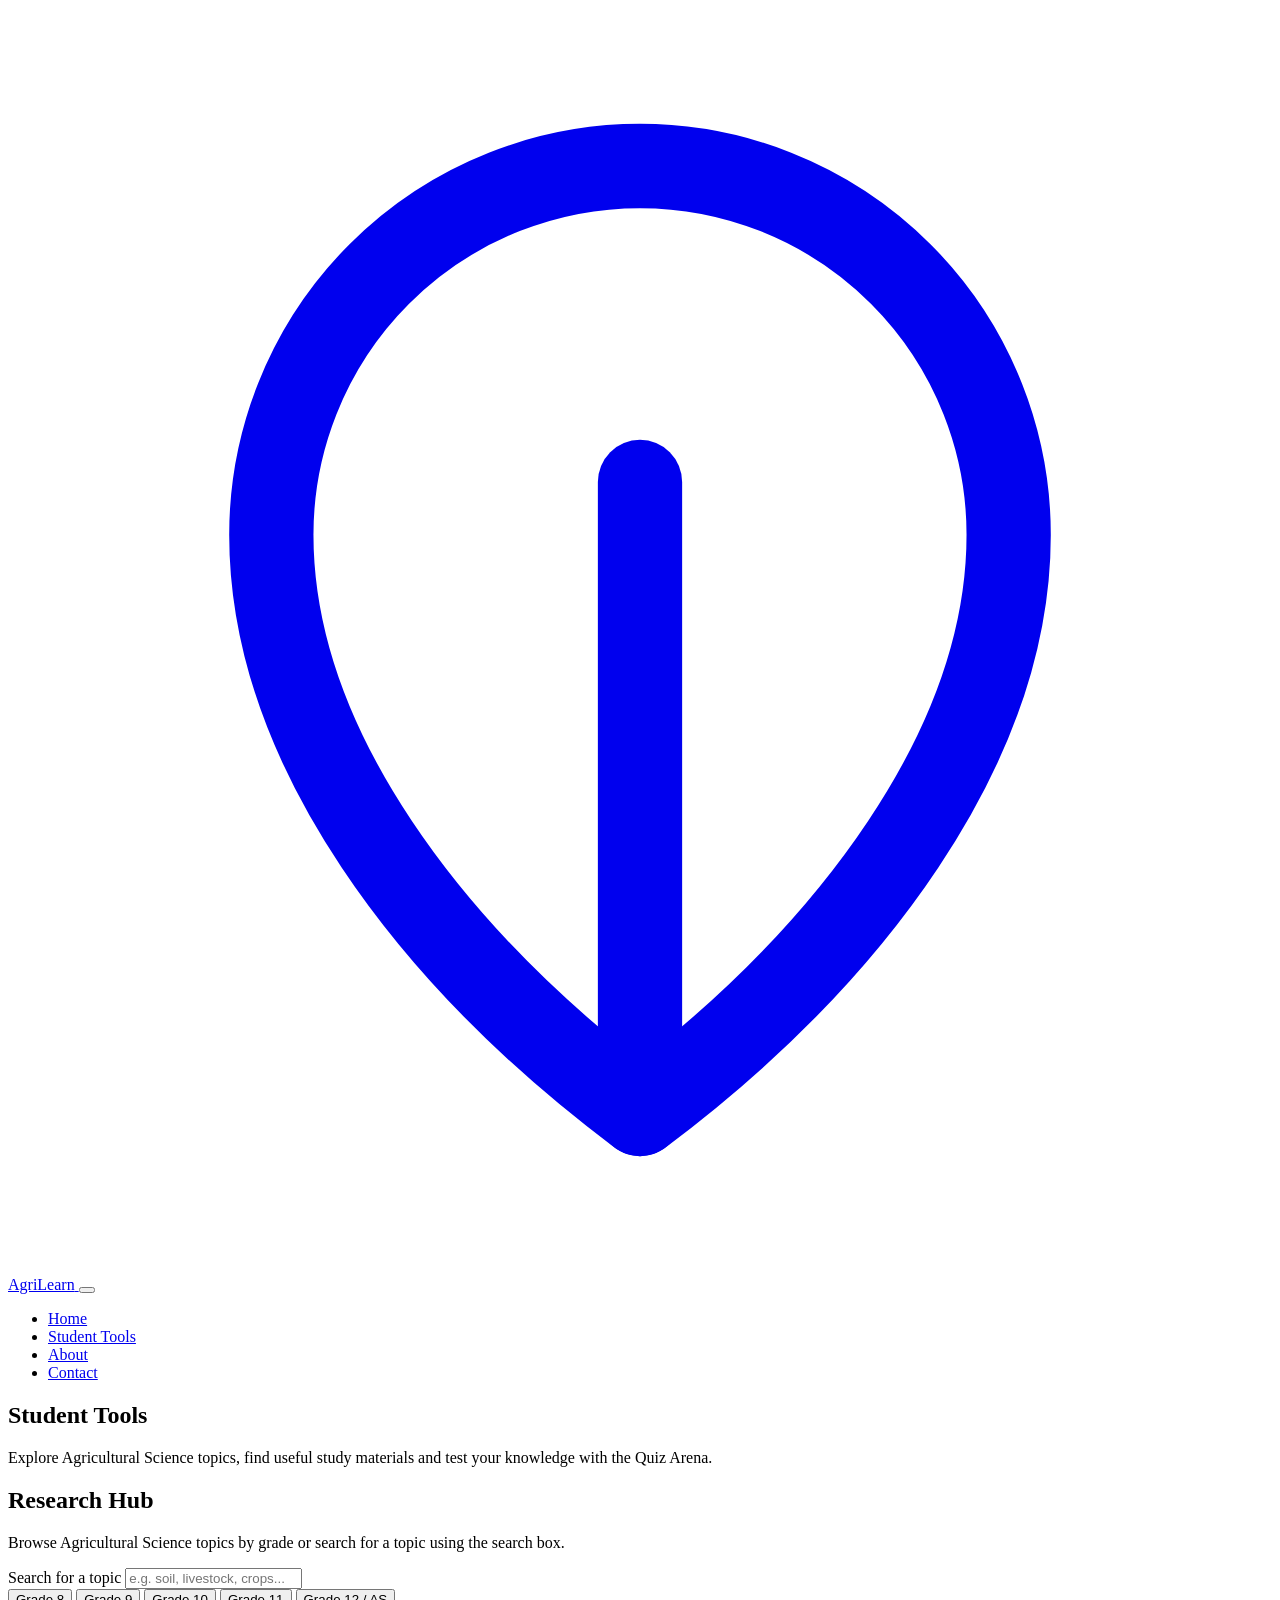
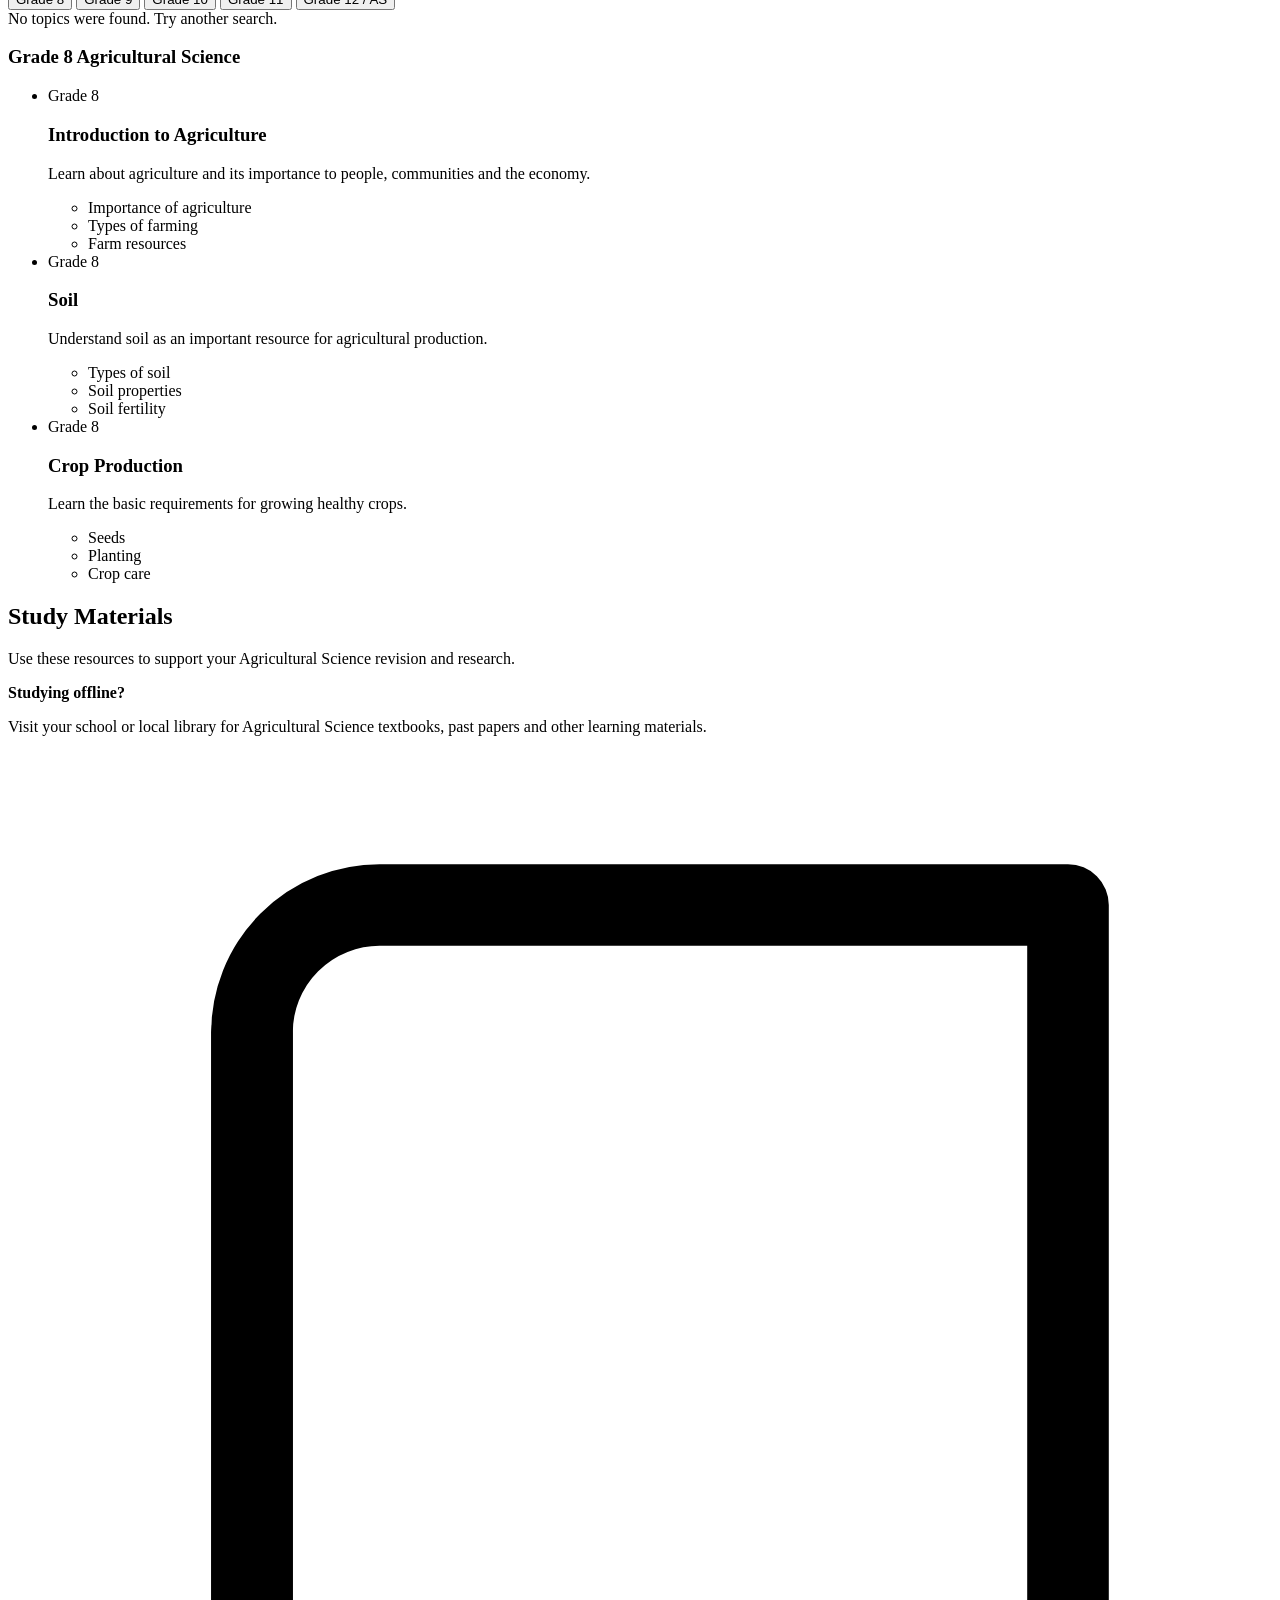
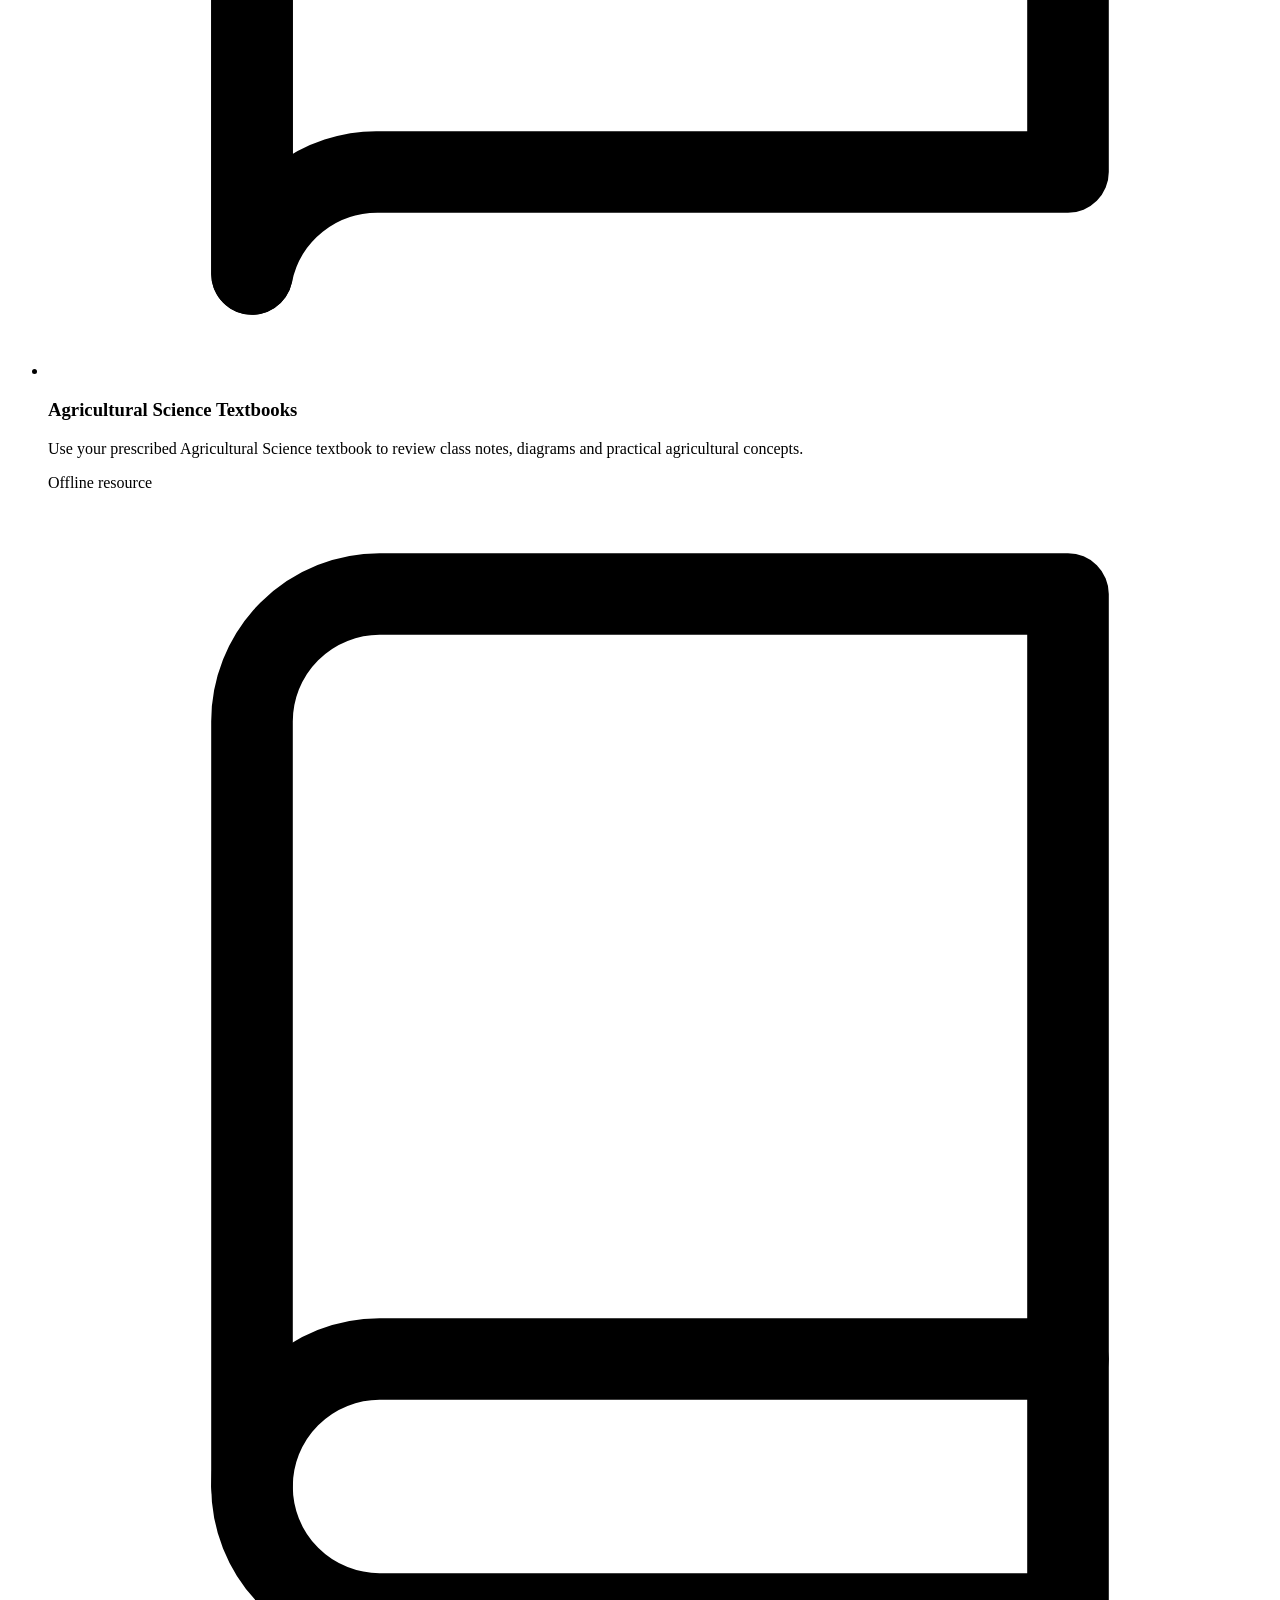
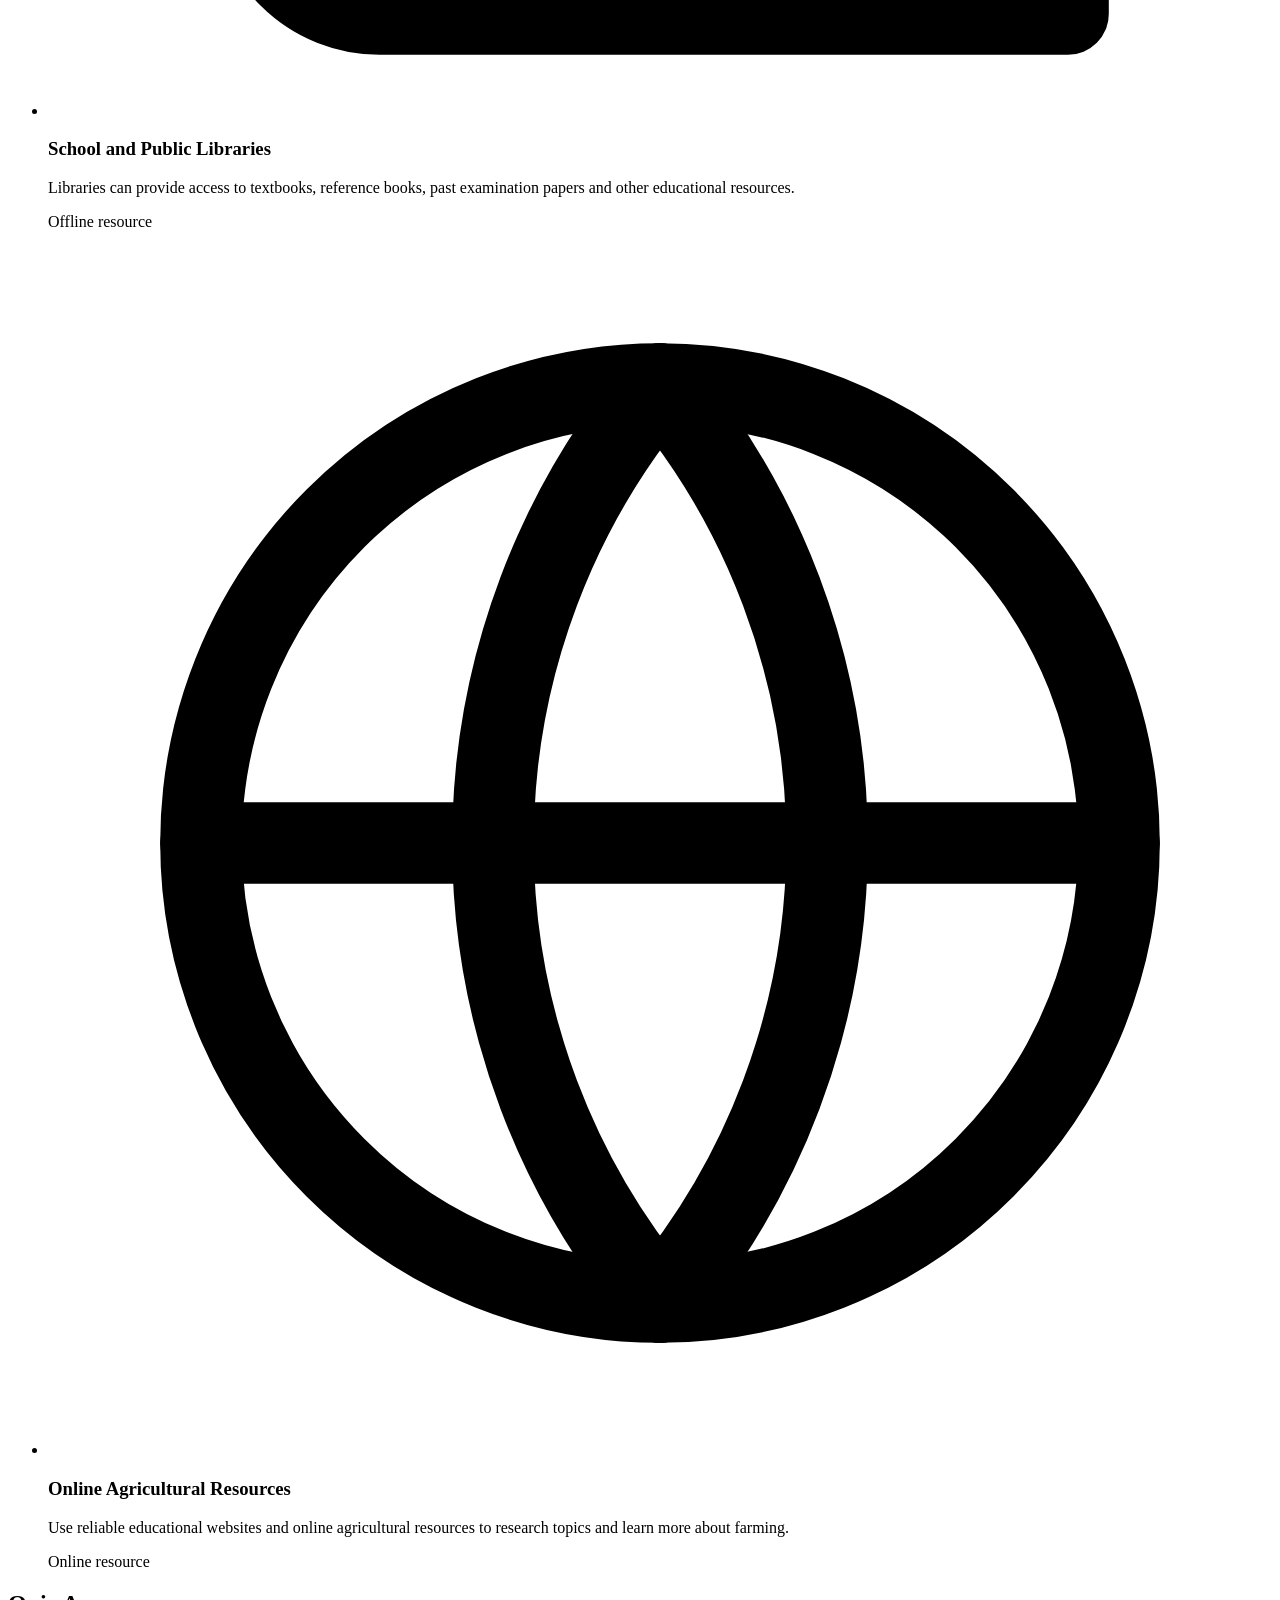
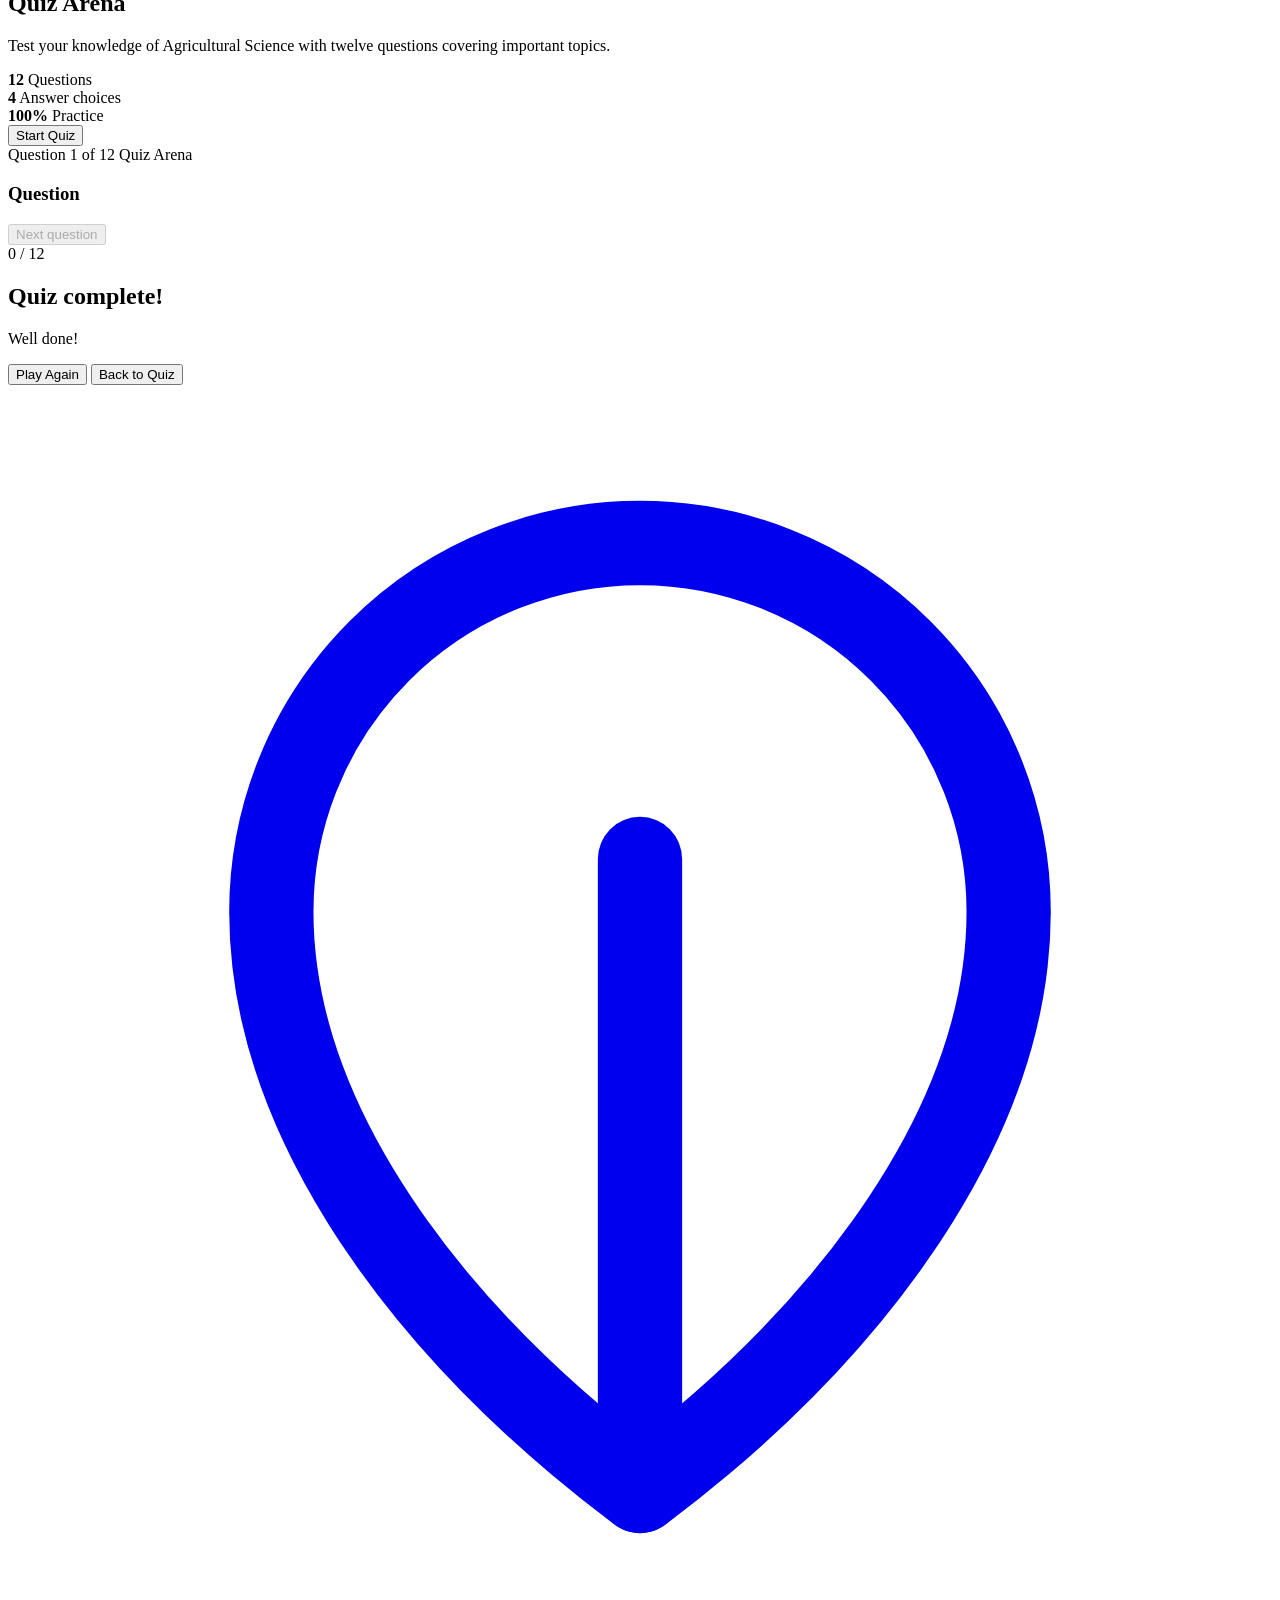
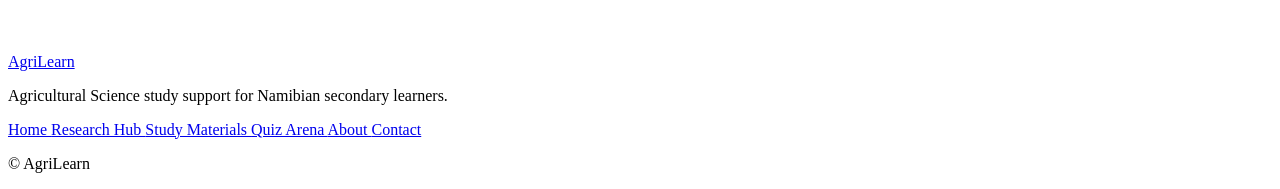
==== student-tools.html @ 3012d895 "Upload AgriLearn website" ====
<!DOCTYPE html>
<html lang="en">

<head>

<meta charset="UTF-8">

<meta name="viewport" content="width=device-width, initial-scale=1.0">

<title>Student Tools - AgriLearn</title>

<link rel="stylesheet" href="css/style.css">

</head>


<body>


<header class="site-header">

<div class="container header-inner">


<a href="index.html" class="logo">

<svg class="logo-icon"
viewBox="0 0 24 24"
fill="none"
stroke="currentColor"
stroke-width="1.6"
stroke-linecap="round"
stroke-linejoin="round">

<path d="M12 21c-4-3-7-7-7-11a7 7 0 0 1 14 0c0 4-3 8-7 11Z"/>

<path d="M12 21V9"/>

</svg>

<span>AgriLearn</span>

</a>


<button class="nav-toggle"
id="navToggle"
aria-expanded="false"
aria-label="Open menu">

<span></span>
<span></span>
<span></span>

</button>


<nav class="primary-nav" id="primaryNav">

<ul>

<li>
<a href="index.html">Home</a>
</li>

<li>
<a href="student-tools.html" aria-current="page">
Student Tools
</a>
</li>

<li>
<a href="about.html">About</a>
</li>

<li>
<a href="contact.html">Contact</a>
</li>

</ul>

</nav>


</div>

</header>



<main>


<section class="page-head">

<div class="container">

<h1>Student Tools</h1>

<p class="lede">
Explore Agricultural Science topics, find useful
study materials and test your knowledge with
the Quiz Arena.
</p>

</div>

</section>



<section id="research">

<div class="container">

<h2>Research Hub</h2>

<p class="lede">
Browse Agricultural Science topics by grade or
search for a topic using the search box.
</p>


<div class="hub-search">

<label for="topicSearch">
Search for a topic
</label>

<input
type="text"
id="topicSearch"
placeholder="e.g. soil, livestock, crops..."
>

</div>



<div class="grade-tabs">

<button class="grade-tab active"
data-grade="grade8"
aria-selected="true">

Grade 8

</button>


<button class="grade-tab"
data-grade="grade9"
aria-selected="false">

Grade 9

</button>


<button class="grade-tab"
data-grade="grade10"
aria-selected="false">

Grade 10

</button>


<button class="grade-tab"
data-grade="grade11"
aria-selected="false">

Grade 11

</button>


<button class="grade-tab"
data-grade="grade12"
aria-selected="false">

Grade 12 / AS

</button>

</div>



<div id="hubEmpty" class="hub-empty">

No topics were found. Try another search.

</div>



<div class="grade-panel"
data-panel="grade8">


<h3>Grade 8 Agricultural Science</h3>


<ul class="topic-list">


<li class="topic-item">

<span class="topic-grade-tag">
Grade 8
</span>

<h3>Introduction to Agriculture</h3>

<p>
Learn about agriculture and its importance
to people, communities and the economy.
</p>

<ul class="topic-subtopics">

<li>Importance of agriculture</li>
<li>Types of farming</li>
<li>Farm resources</li>

</ul>

</li>


<li class="topic-item">

<span class="topic-grade-tag">
Grade 8
</span>

<h3>Soil</h3>

<p>
Understand soil as an important resource
for agricultural production.
</p>

<ul class="topic-subtopics">

<li>Types of soil</li>
<li>Soil properties</li>
<li>Soil fertility</li>

</ul>

</li>


<li class="topic-item">

<span class="topic-grade-tag">
Grade 8
</span>

<h3>Crop Production</h3>

<p>
Learn the basic requirements for growing
healthy crops.
</p>

<ul class="topic-subtopics">

<li>Seeds</li>
<li>Planting</li>
<li>Crop care</li>

</ul>

</li>


</ul>

</div>



<div class="grade-panel"
data-panel="grade9"
hidden>


<h3>Grade 9 Agricultural Science</h3>


<ul class="topic-list">


<li class="topic-item">

<span class="topic-grade-tag">
Grade 9
</span>

<h3>Crop Production</h3>

<p>
Explore crop growth and the practices used
to improve agricultural production.
</p>

<ul class="topic-subtopics">

<li>Crop growth</li>
<li>Weeds</li>
<li>Pests and diseases</li>

</ul>

</li>


<li class="topic-item">

<span class="topic-grade-tag">
Grade 9
</span>

<h3>Livestock Production</h3>

<p>
Learn the basic principles of keeping
farm animals.
</p>

<ul class="topic-subtopics">

<li>Types of livestock</li>
<li>Animal housing</li>
<li>Animal nutrition</li>

</ul>

</li>


<li class="topic-item">

<span class="topic-grade-tag">
Grade 9
</span>

<h3>Farm Management</h3>

<p>
Understand how farmers organise and manage
their farm resources.
</p>

<ul class="topic-subtopics">

<li>Farm planning</li>
<li>Farm records</li>
<li>Farm resources</li>

</ul>

</li>


</ul>

</div>



<div class="grade-panel"
data-panel="grade10"
hidden>


<h3>Grade 10 Agricultural Science</h3>


<ul class="topic-list">


<li class="topic-item">

<span class="topic-grade-tag">
Grade 10
</span>

<h3>Soil Science</h3>

<p>
Study soil properties and how soil supports
plant growth.
</p>

<ul class="topic-subtopics">

<li>Soil profile</li>
<li>Soil texture</li>
<li>Soil structure</li>
<li>Soil conservation</li>

</ul>

</li>


<li class="topic-item">

<span class="topic-grade-tag">
Grade 10
</span>

<h3>Crop Production</h3>

<p>
Study crop production practices from planting
to harvesting.
</p>

<ul class="topic-subtopics">

<li>Crop selection</li>
<li>Planting methods</li>
<li>Crop protection</li>
<li>Harvesting</li>

</ul>

</li>


<li class="topic-item">

<span class="topic-grade-tag">
Grade 10
</span>

<h3>Animal Production</h3>

<p>
Learn about the management and production
of farm animals.
</p>

<ul class="topic-subtopics">

<li>Animal nutrition</li>
<li>Breeding</li>
<li>Animal health</li>

</ul>

</li>


</ul>

</div>



<div class="grade-panel"
data-panel="grade11"
hidden>


<h3>Grade 11 Agricultural Science</h3>


<ul class="topic-list">


<li class="topic-item">

<span class="topic-grade-tag">
Grade 11
</span>

<h3>Sustainable Agriculture</h3>

<p>
Explore ways of producing food while protecting
natural resources for future generations.
</p>

<ul class="topic-subtopics">

<li>Soil conservation</li>
<li>Water conservation</li>
<li>Environmental protection</li>

</ul>

</li>


<li class="topic-item">

<span class="topic-grade-tag">
Grade 11
</span>

<h3>Farm Economics</h3>

<p>
Understand basic economic principles used
in agricultural production.
</p>

<ul class="topic-subtopics">

<li>Farm income</li>
<li>Farm expenses</li>
<li>Profit and loss</li>

</ul>

</li>


<li class="topic-item">

<span class="topic-grade-tag">
Grade 11
</span>

<h3>Agricultural Marketing</h3>

<p>
Learn how agricultural products move from
the farmer to the consumer.
</p>

<ul class="topic-subtopics">

<li>Markets</li>
<li>Pricing</li>
<li>Value addition</li>

</ul>

</li>


</ul>

</div>



<div class="grade-panel"
data-panel="grade12"
hidden>


<h3>Grade 12 / AS Agricultural Science</h3>


<ul class="topic-list">


<li class="topic-item">

<span class="topic-grade-tag">
Grade 12 / AS
</span>

<h3>Crop Science</h3>

<p>
Study advanced crop production principles
and factors affecting crop performance.
</p>

<ul class="topic-subtopics">

<li>Crop improvement</li>
<li>Plant nutrition</li>
<li>Crop protection</li>
<li>Crop management</li>

</ul>

</li>


<li class="topic-item">

<span class="topic-grade-tag">
Grade 12 / AS
</span>

<h3>Animal Science</h3>

<p>
Explore animal production, nutrition,
breeding and health.
</p>

<ul class="topic-subtopics">

<li>Animal nutrition</li>
<li>Animal breeding</li>
<li>Animal health</li>
<li>Livestock management</li>

</ul>

</li>


<li class="topic-item">

<span class="topic-grade-tag">
Grade 12 / AS
</span>

<h3>Agricultural Economics</h3>

<p>
Understand economic decision-making in
agricultural production.
</p>

<ul class="topic-subtopics">

<li>Production costs</li>
<li>Farm budgeting</li>
<li>Marketing</li>
<li>Farm profitability</li>

</ul>

</li>


</ul>

</div>


</div>

</section>



<section id="materials" class="section-alt resource-section">

<div class="container">


<h2>Study Materials</h2>

<p class="lede">
Use these resources to support your Agricultural
Science revision and research.
</p>



<div class="offline-note">

<strong>Studying offline?</strong>

<p>
Visit your school or local library for Agricultural
Science textbooks, past papers and other learning
materials.
</p>

</div>



<ul class="resource-list">


<li class="resource-card">


<div class="resource-icon">

<svg viewBox="0 0 24 24"
fill="none"
stroke="currentColor"
stroke-width="1.6"
stroke-linecap="round"
stroke-linejoin="round">

<path d="M4 5.5A2.5 2.5 0 0 1 6.5 3H20v17H6.5A2.5 2.5 0 0 0 4 22V5.5Z"/>

<path d="M4 5.5V22"/>

</svg>

</div>


<div class="resource-body">

<h3>Agricultural Science Textbooks</h3>

<p>
Use your prescribed Agricultural Science textbook
to review class notes, diagrams and practical
agricultural concepts.
</p>

<span class="resource-meta">
Offline resource
</span>

</div>


</li>



<li class="resource-card">


<div class="resource-icon">

<svg viewBox="0 0 24 24"
fill="none"
stroke="currentColor"
stroke-width="1.6"
stroke-linecap="round"
stroke-linejoin="round">

<path d="M4 19.5A2.5 2.5 0 0 1 6.5 17H20"/>

<path d="M6.5 2H20v20H6.5A2.5 2.5 0 0 1 4 19.5v-15A2.5 2.5 0 0 1 6.5 2Z"/>

</svg>

</div>


<div class="resource-body">

<h3>School and Public Libraries</h3>

<p>
Libraries can provide access to textbooks,
reference books, past examination papers and
other educational resources.
</p>

<span class="resource-meta">
Offline resource
</span>

</div>


</li>



<li class="resource-card">


<div class="resource-icon">

<svg viewBox="0 0 24 24"
fill="none"
stroke="currentColor"
stroke-width="1.6"
stroke-linecap="round"
stroke-linejoin="round">

<circle cx="12" cy="12" r="9"/>

<path d="M3 12h18"/>

<path d="M12 3a14 14 0 0 1 0 18"/>

<path d="M12 3a14 14 0 0 0 0 18"/>

</svg>

</div>


<div class="resource-body">

<h3>Online Agricultural Resources</h3>

<p>
Use reliable educational websites and online
agricultural resources to research topics and
learn more about farming.
</p>

<span class="resource-meta">
Online resource
</span>

</div>


</li>


</ul>


</div>

</section>



<section id="quiz">


<div class="container quiz-wrap">


<div class="quiz-intro">


<h2>Quiz Arena</h2>

<p class="lede">
Test your knowledge of Agricultural Science
with twelve questions covering important
topics.
</p>


<div class="quiz-stat-row">

<div class="quiz-stat">

<strong>12</strong>

<span>Questions</span>

</div>


<div class="quiz-stat">

<strong>4</strong>
<span>Answer choices</span>

</div>

<div class="quiz-stat">
<strong>100%</strong>
<span>Practice</span>

</div>
</div>
</div>

<div data-quiz-view="start"
class="is-active">

<button id="startQuizBtn"
class="btn btn-leaf">
Start Quiz
</button>

</div>

<div data-quiz-view="play">

<div class="quiz-progress">
<span id="quizProgressText">
Question 1 of 12
</span>

<span>
Quiz Arena
</span>
</div>

<div class="quiz-progress-bar">
<div id="quizProgressFill"
class="quiz-progress-fill">
</div>
</div>

<div class="quiz-card">

<h3 id="quizQuestion"
class="quiz-question">
Question
</h3>

<ul id="quizOptions"
class="quiz-options">
</ul>

<div id="quizFeedback"
class="quiz-feedback">
</div>

<div class="quiz-next-row">

<button id="nextQuestionBtn"
class="btn btn-leaf"
disabled>

Next question
</button>

</div>
</div>
</div>

<div data-quiz-view="results"
class="quiz-results">

<div class="quiz-score">
<span id="quizScoreValue">
0 / 12
</span>
</div>

<h2>
Quiz complete!
</h2>

<p id="quizResultMessage">
Well done!
</p>

<div class="quiz-results-actions">
<button id="restartQuizBtn"
class="btn btn-leaf">
Play Again
</button>

<button id="backToStartBtn"
class="btn btn-primary">
Back to Quiz
</button>

</div>
</div>
</div>
</section>
</main>

<footer class="site-footer">

<div class="container footer-inner">

<div>
<a href="index.html" class="logo">
<svg class="logo-icon"
viewBox="0 0 24 24"
fill="none"
stroke="currentColor"
stroke-width="1.6"
stroke-linecap="round"
stroke-linejoin="round">
<path d="M12 21c-4-3-7-7-7-11a7 7 0 0 1 14 0c0 4-3 8-7 11Z"/>
<path d="M12 21V9"/>
</svg>

<span>AgriLearn</span>
</a>

<p>
Agricultural Science study support for
Namibian secondary learners.
</p>
</div>

<nav class="footer-nav">
<a href="index.html">
Home
</a>

<a href="student-tools.html#research">
Research Hub
</a>

<a href="student-tools.html#materials">
Study Materials
</a>

<a href="student-tools.html#quiz">
Quiz Arena
</a>

<a href="about.html">
About
</a>

<a href="contact.html">
Contact
</a>
</nav>
</div>

<p class="footer-bottom">

© <span id="year"></span> AgriLearn

</p>
</footer>

<script src="js/main.js"></script>

</body>
</html>
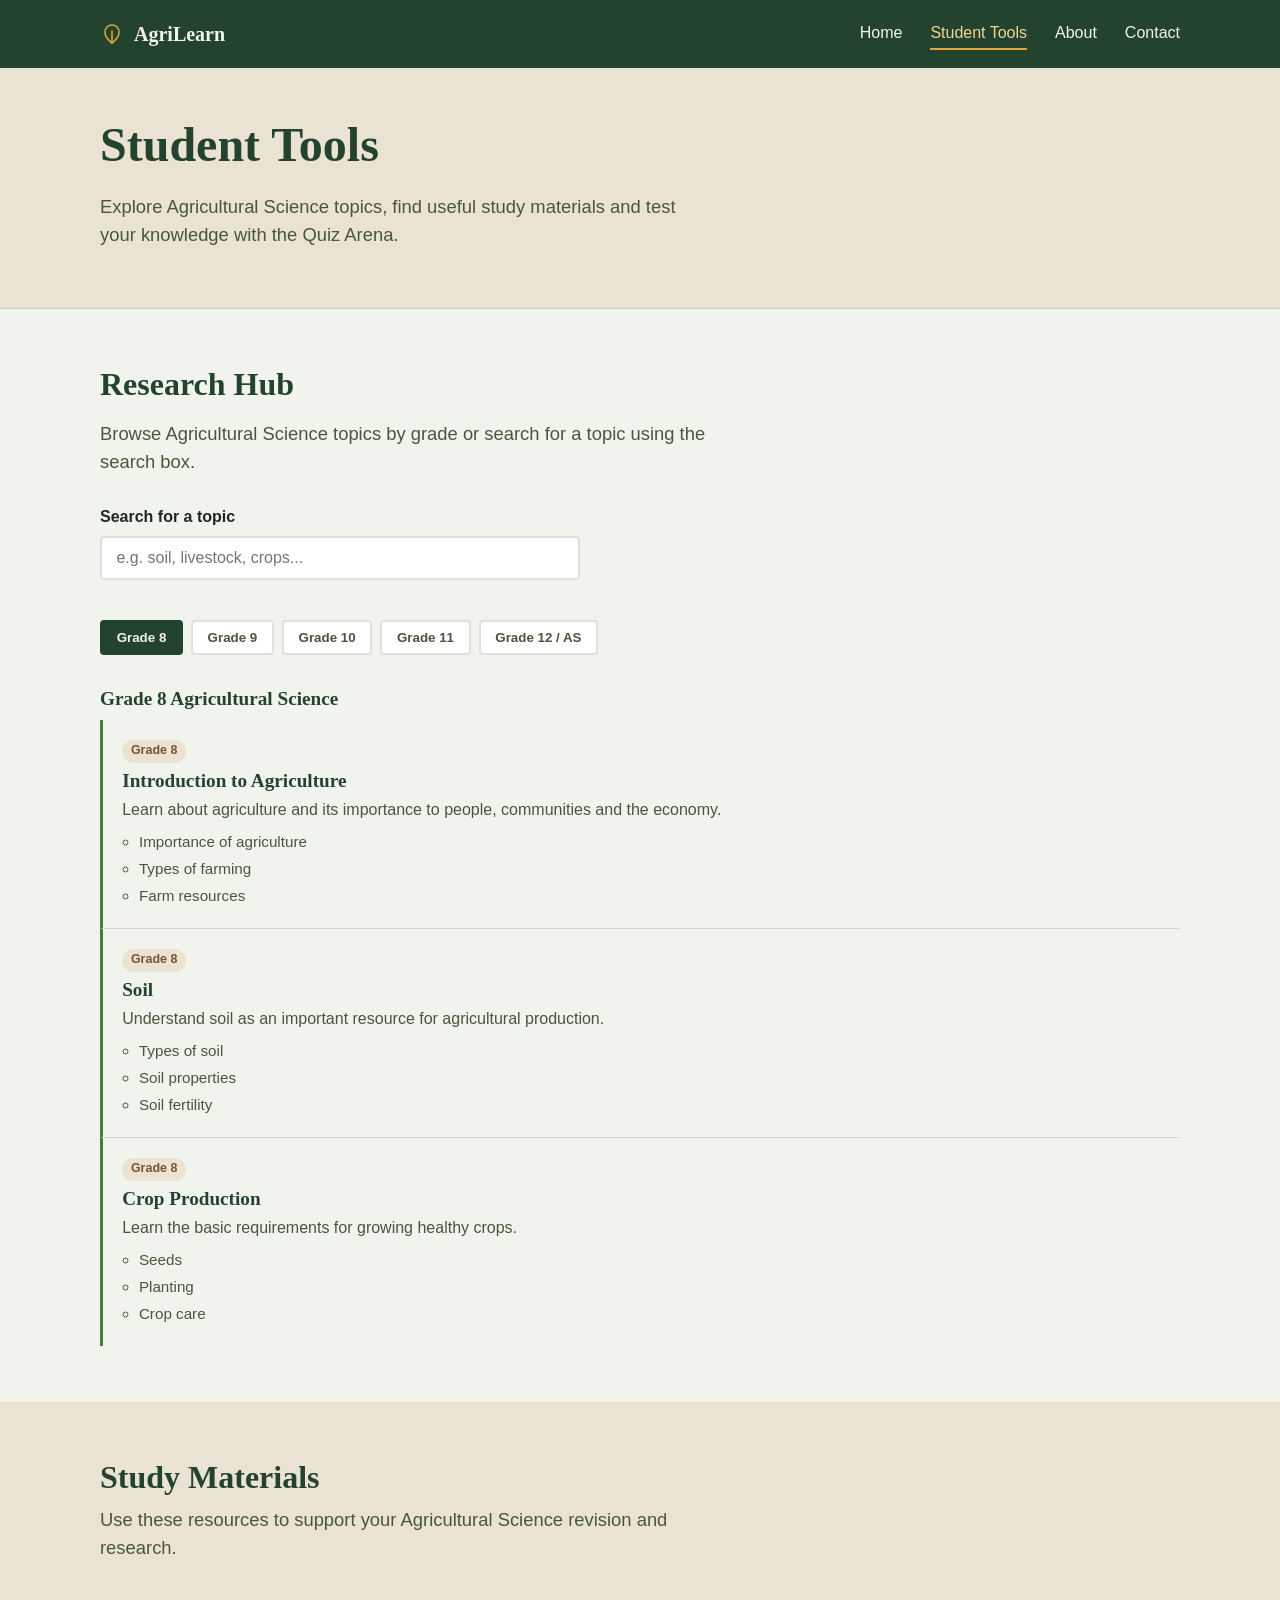
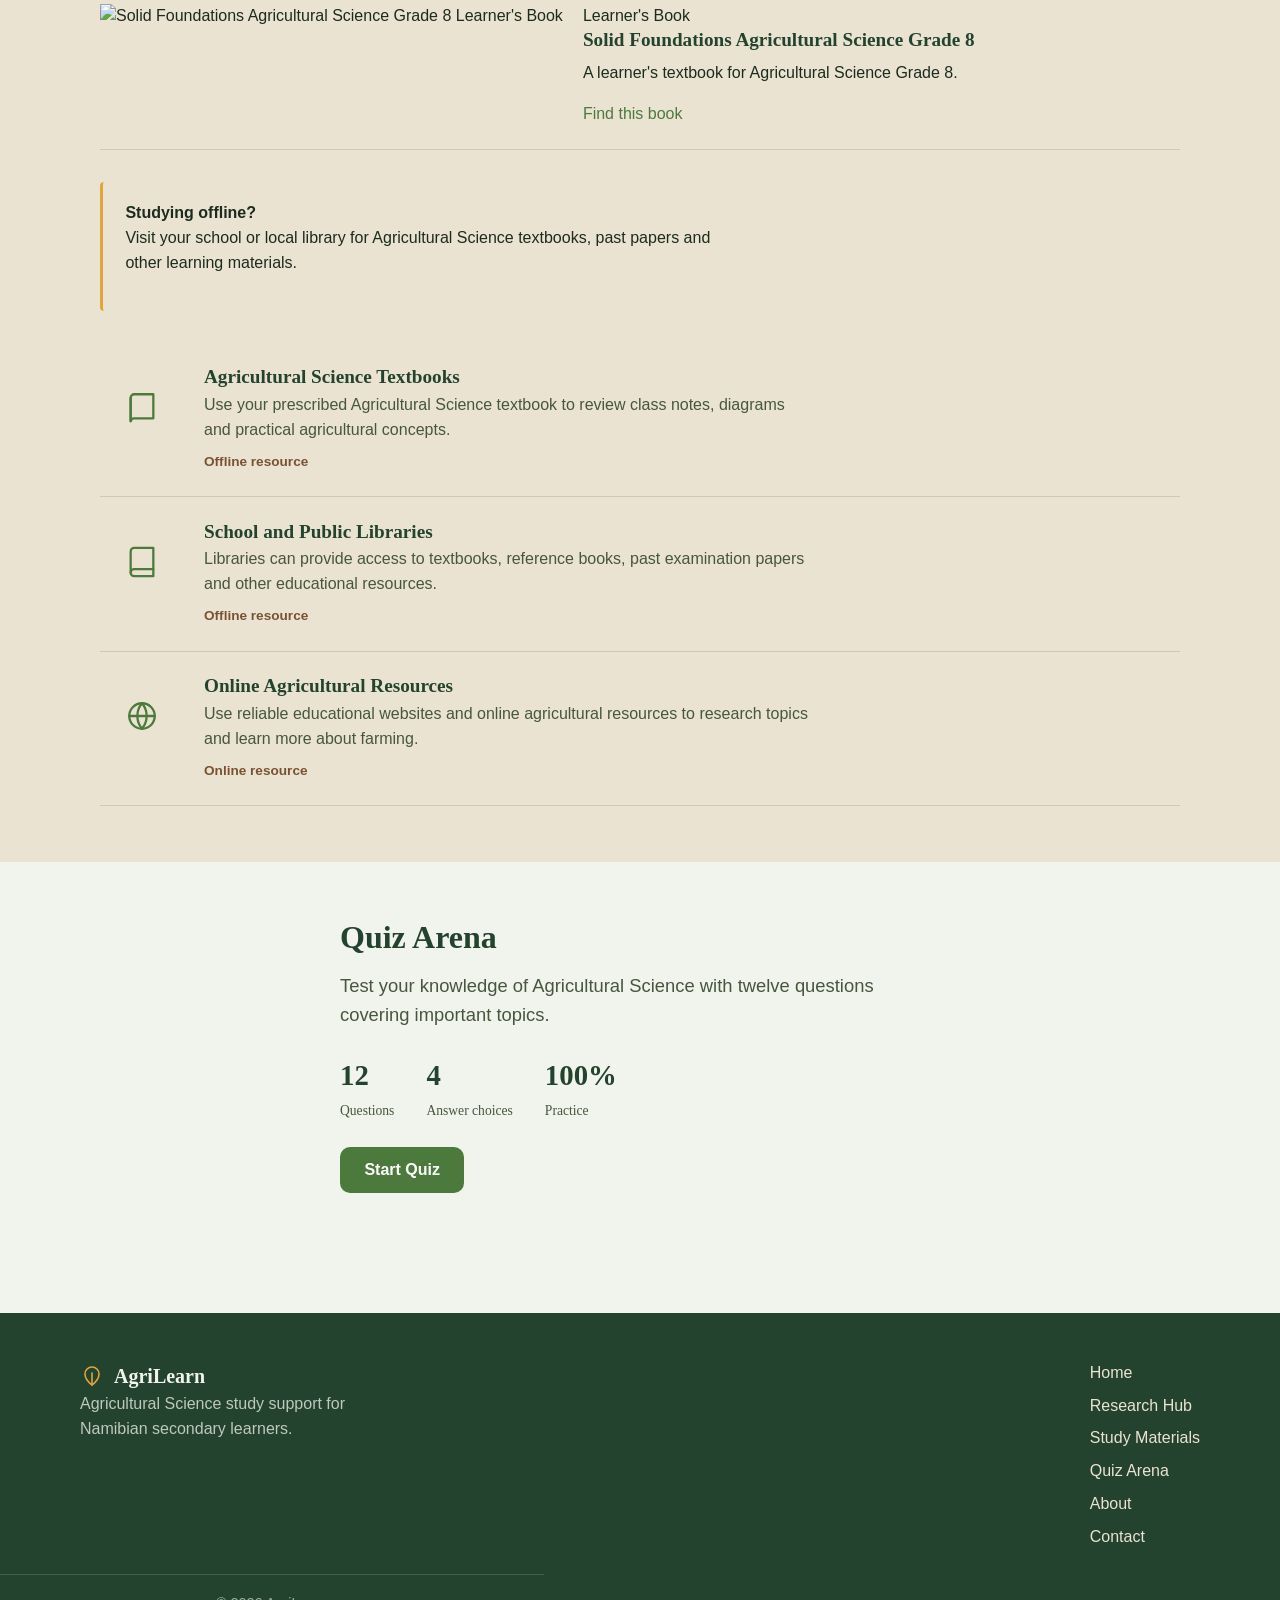
==== commit 52f5bf97: "Update print statement from 'Hello' to 'Goodbye'" ====
--- a/student-tools.html
+++ b/student-tools.html
@@ -661,7 +661,30 @@
 Science revision and research.
 </p>
 
-
+<div class="resource-card">
+    <div class="resource-image">
+        <img
+            src="images/solid-foundations8-learners-book.jpeg"
+            alt="Solid Foundations Agricultural Science Grade 8 Learner's Book"
+            onerror="handleImgError(this)" >
+    </div>
+    <div class="resource-content">
+        <span class="resource-type">Learner's Book</span>
+
+        <h3>Solid Foundations Agricultural Science Grade 8</h3>
+        <p>
+            A learner's textbook for Agricultural Science Grade 8.
+        </p>
+        <a
+            href="https://www.nph.com.na/books/solid-foundations-agricultural-science-grade-8-learners-book/1185"
+            target="_blank"
+            rel="noopener"
+            class="text-link"
+        >
+            Find this book
+        </a>
+    </div>
+</div>
 
 <div class="offline-note">
 
@@ -1015,4 +1038,4 @@
 <script src="js/main.js"></script>
 
 </body>
-</html>+</html>
--- a/css/style.css
+++ b/css/style.css
@@ -0,0 +1,1065 @@
+@import url('https://fonts.googleapis.com/css2?family=Bitter:wght@500;700;900&family=Work+Sans:wght@400;500;600;700&display=swap');
+
+:root {
+  --paper: #f1f4ec;
+  --paper-warm: #eae3d1;
+  --ink: #1c2b1e;
+  --ink-soft: #47563f;
+  --forest: #24432e;
+  --forest-light: #2f5a3b;
+  --leaf: #4c7a3d;
+  --leaf-light: #6fa05b;
+  --millet: #e0a63a;
+  --millet-light: #f3d497;
+  --soil: #7a5233;
+  --clay: #a8452f;
+  --white: #ffffff;
+  --line: rgba(28, 43, 30, 0.14);
+
+  --font-head: 'Bitter', Georgia, 'Times New Roman', serif;
+  --font-body: 'Work Sans', Arial, sans-serif;
+
+  --container: 1120px;
+  --radius-sm: 4px;
+  --radius-md: 10px;
+}
+
+
+* {
+  box-sizing: border-box;
+}
+
+
+html {
+  scroll-behavior: smooth;
+}
+
+
+body {
+  margin: 0;
+  background: var(--paper);
+  color: var(--ink);
+  font-family: var(--font-body);
+  font-size: 16px;
+  line-height: 1.55;
+}
+
+
+img {
+  max-width: 100%;
+  display: block;
+}
+
+
+a {
+  color: var(--leaf);
+  text-decoration: none;
+}
+
+
+a:hover {
+  text-decoration: underline;
+}
+
+
+button {
+  font-family: inherit;
+}
+
+
+h1,
+h2,
+h3,
+h4 {
+  font-family: var(--font-head);
+  color: var(--forest);
+  line-height: 1.2;
+  margin: 0 0 0.5em;
+}
+
+
+h1 {
+  font-size: clamp(2rem, 4.5vw, 3rem);
+  font-weight: 900;
+}
+
+
+h2 {
+  font-size: clamp(1.5rem, 3vw, 2rem);
+}
+
+
+h3 {
+  font-size: 1.2rem;
+}
+
+
+p {
+  margin: 0 0 1em;
+  max-width: 68ch;
+}
+
+
+.lede {
+  font-size: 1.15rem;
+  color: var(--ink-soft);
+  max-width: 60ch;
+}
+
+
+.container {
+  max-width: var(--container);
+  margin: 0 auto;
+  padding: 0 1.25rem;
+}
+
+
+section {
+  padding: 3.5rem 0;
+}
+
+
+.section-alt {
+  background: var(--paper-warm);
+}
+
+
+.btn {
+  display: inline-flex;
+  align-items: center;
+  justify-content: center;
+  padding: 0.75em 1.4em;
+  border-radius: var(--radius-md);
+  border: 2px solid transparent;
+  font-weight: 600;
+  font-size: 1rem;
+  cursor: pointer;
+  text-decoration: none;
+  transition: 0.15s ease;
+}
+
+
+.btn-primary {
+  background: var(--millet);
+  color: var(--forest);
+}
+
+
+.btn-primary:hover {
+  background: var(--millet-light);
+  text-decoration: none;
+}
+
+
+.btn-outline {
+  border-color: var(--paper);
+  color: var(--paper);
+}
+
+
+.btn-outline:hover {
+  background: rgba(241, 244, 236, 0.12);
+  text-decoration: none;
+}
+
+
+.btn-leaf {
+  background: var(--leaf);
+  color: var(--white);
+}
+
+
+.btn-leaf:hover {
+  background: var(--leaf-light);
+  text-decoration: none;
+}
+
+
+.btn:disabled {
+  opacity: 0.5;
+  cursor: not-allowed;
+}
+
+
+.site-header {
+  background: var(--forest);
+  position: sticky;
+  top: 0;
+  z-index: 40;
+}
+
+
+.header-inner {
+  display: flex;
+  align-items: center;
+  justify-content: space-between;
+  min-height: 4.25rem;
+}
+
+
+.logo {
+  display: flex;
+  align-items: center;
+  gap: 0.5em;
+  color: var(--paper);
+  font-family: var(--font-head);
+  font-weight: 700;
+  font-size: 1.25rem;
+}
+
+
+.logo:hover {
+  text-decoration: none;
+  color: var(--millet-light);
+}
+
+
+.logo-icon {
+  width: 24px;
+  height: 24px;
+  color: var(--millet);
+  flex-shrink: 0;
+}
+
+
+.primary-nav ul {
+  list-style: none;
+  margin: 0;
+  padding: 0;
+  display: flex;
+  gap: 1.75rem;
+}
+
+
+.primary-nav a {
+  color: var(--paper);
+  font-weight: 500;
+  padding: 0.4em 0;
+  border-bottom: 2px solid transparent;
+}
+
+
+.primary-nav a:hover {
+  text-decoration: none;
+  border-bottom-color: var(--millet);
+}
+
+
+.primary-nav a[aria-current="page"] {
+  border-bottom-color: var(--millet);
+  color: var(--millet-light);
+}
+
+
+.nav-toggle {
+  display: none;
+  flex-direction: column;
+  justify-content: center;
+  gap: 5px;
+  width: 40px;
+  height: 40px;
+  background: none;
+  border: none;
+  cursor: pointer;
+}
+
+
+.nav-toggle span {
+  display: block;
+  height: 2px;
+  width: 24px;
+  margin: 0 auto;
+  background: var(--paper);
+}
+
+
+.site-footer {
+  background: var(--forest);
+  color: var(--paper-warm);
+  margin-top: 4rem;
+}
+
+
+.footer-inner {
+  display: flex;
+  flex-wrap: wrap;
+  gap: 2rem;
+  justify-content: space-between;
+  padding: 3rem 0 1.5rem;
+}
+
+
+.footer-inner p {
+  color: rgba(241, 244, 236, 0.75);
+  max-width: 32ch;
+}
+
+
+.footer-nav {
+  display: flex;
+  flex-direction: column;
+  gap: 0.5em;
+}
+
+
+.footer-nav a {
+  color: var(--paper-warm);
+}
+
+
+.footer-bottom {
+  border-top: 1px solid rgba(241, 244, 236, 0.15);
+  text-align: center;
+  padding: 1.1rem 1.25rem;
+  margin: 0;
+  font-size: 0.9rem;
+  color: rgba(241, 244, 236, 0.6);
+}
+
+
+.hero {
+  position: relative;
+  min-height: 78vh;
+  display: flex;
+  align-items: flex-end;
+  overflow: hidden;
+
+  background:
+    linear-gradient(
+      180deg,
+      rgba(20, 32, 22, 0.35) 0%,
+      rgba(18, 28, 19, 0.82) 100%
+    ),
+    url('../images/hero-poster.svg') center/cover no-repeat;
+}
+
+
+.hero-video {
+  position: absolute;
+  inset: 0;
+  width: 100%;
+  height: 100%;
+  object-fit: cover;
+  display: none;
+}
+
+
+.hero-video.is-ready {
+  display: block;
+}
+
+
+.hero-content {
+  position: relative;
+  z-index: 2;
+  color: var(--paper);
+  padding: 3.5rem 0 4rem;
+}
+
+
+.hero-content h1 {
+  color: var(--paper);
+  max-width: 18ch;
+}
+
+
+.hero-content .lede {
+  color: rgba(241, 244, 236, 0.88);
+}
+
+
+.hero-actions {
+  display: flex;
+  flex-wrap: wrap;
+  gap: 0.9rem;
+  margin-top: 1.6rem;
+}
+
+
+.feature-intro {
+  padding: 4rem 0;
+}
+
+
+.feature-intro-head {
+  max-width: 60ch;
+  margin-bottom: 2.5rem;
+}
+
+
+.feature-grid {
+  display: grid;
+  grid-template-columns: repeat(3, 1fr);
+  gap: 2.5rem;
+}
+
+
+.feature-item {
+  border-top: 3px solid var(--leaf);
+  padding-top: 1.1rem;
+}
+
+
+.feature-item .icon {
+  width: 30px;
+  height: 30px;
+  color: var(--leaf);
+  margin-bottom: 0.8rem;
+}
+
+
+.feature-item a {
+  font-weight: 600;
+}
+
+
+.grade-strip {
+  background: var(--forest);
+  color: var(--paper);
+}
+
+
+.grade-strip h2 {
+  color: var(--paper);
+}
+
+
+.grade-strip .lede {
+  color: rgba(241, 244, 236, 0.82);
+}
+
+
+.grade-chip-row {
+  display: flex;
+  flex-wrap: wrap;
+  gap: 0.6rem;
+  margin-top: 1.5rem;
+}
+
+
+.grade-chip {
+  border: 1px solid rgba(241, 244, 236, 0.35);
+  border-radius: 999px;
+  padding: 0.4em 1em;
+  font-size: 0.92rem;
+  color: var(--paper-warm);
+}
+
+
+.page-head {
+  background: var(--paper-warm);
+  padding: 3rem 0 2.5rem;
+  border-bottom: 1px solid var(--line);
+}
+
+
+.page-head h1 {
+  margin-bottom: 0.4em;
+}
+
+
+.hub-search {
+  margin-top: 1.75rem;
+  max-width: 30rem;
+}
+
+
+.hub-search label {
+  display: block;
+  font-weight: 600;
+  margin-bottom: 0.4em;
+}
+
+
+.hub-search input {
+  width: 100%;
+  padding: 0.7em 0.9em;
+  border: 2px solid var(--line);
+  border-radius: var(--radius-sm);
+  font-size: 1rem;
+  font-family: inherit;
+  background: var(--white);
+}
+
+
+.hub-search input:focus {
+  border-color: var(--leaf);
+  outline: none;
+}
+
+
+.grade-tabs {
+  display: flex;
+  flex-wrap: wrap;
+  gap: 0.5rem;
+  margin: 2.5rem 0 2rem;
+}
+
+
+.grade-tab {
+  background: var(--white);
+  border: 2px solid var(--line);
+  color: var(--ink-soft);
+  padding: 0.6em 1.1em;
+  border-radius: var(--radius-sm);
+  font-weight: 600;
+  cursor: pointer;
+}
+
+
+.grade-tab:hover {
+  border-color: var(--leaf-light);
+}
+
+
+.grade-tab.active {
+  background: var(--forest);
+  border-color: var(--forest);
+  color: var(--paper);
+}
+
+
+.topic-list {
+  list-style: none;
+  margin: 0;
+  padding: 0;
+}
+
+
+.topic-item {
+  border-left: 3px solid var(--leaf);
+  border-bottom: 1px solid var(--line);
+  padding: 1.1rem 0 1.1rem 1.2rem;
+}
+
+
+.topic-item:last-child {
+  border-bottom: none;
+}
+
+
+.topic-item h3 {
+  margin-bottom: 0.3em;
+}
+
+
+.topic-grade-tag {
+  display: inline-block;
+  font-size: 0.78rem;
+  font-weight: 600;
+  color: var(--soil);
+  background: var(--paper-warm);
+  border-radius: 999px;
+  padding: 0.15em 0.7em;
+  margin-bottom: 0.5em;
+}
+
+
+.topic-item p {
+  color: var(--ink-soft);
+  margin-bottom: 0.5em;
+}
+
+
+.topic-subtopics {
+  margin: 0.4em 0 0;
+  padding-left: 1.1em;
+  color: var(--ink-soft);
+  font-size: 0.95rem;
+}
+
+
+.topic-subtopics li {
+  margin-bottom: 0.2em;
+}
+
+
+.grade-panel[hidden] {
+  display: none;
+}
+
+
+.hub-empty {
+  display: none;
+  padding: 2rem 0;
+  color: var(--ink-soft);
+  font-style: italic;
+}
+
+
+.hub-empty.is-visible {
+  display: block;
+}
+
+
+.resource-section h2 {
+  margin-bottom: 0.3em;
+}
+
+
+.resource-list {
+  list-style: none;
+  margin: 0;
+  padding: 0;
+}
+
+
+.resource-card {
+  display: flex;
+  gap: 1.25rem;
+  padding: 1.4rem 0;
+  border-bottom: 1px solid var(--line);
+  align-items: flex-start;
+}
+
+
+.resource-icon {
+  width: 84px;
+  height: 84px;
+  flex-shrink: 0;
+  display: flex;
+  align-items: center;
+  justify-content: center;
+  background: var(--paper-warm);
+  border-radius: var(--radius-sm);
+  color: var(--leaf);
+}
+
+
+.resource-icon svg {
+  width: 34px;
+  height: 34px;
+}
+
+
+.resource-body h3 {
+  margin-bottom: 0.25em;
+}
+
+
+.resource-body p {
+  color: var(--ink-soft);
+  margin-bottom: 0.4em;
+}
+
+
+.resource-meta {
+  font-size: 0.85rem;
+  color: var(--soil);
+  font-weight: 600;
+}
+
+
+.offline-note {
+  background: var(--paper-warm);
+  border-left: 3px solid var(--millet);
+  padding: 1.2rem 1.4rem;
+  border-radius: var(--radius-sm);
+  margin: 2rem 0;
+}
+
+
+.quiz-wrap {
+  max-width: 640px;
+  margin: 0 auto;
+}
+
+
+.quiz-intro {
+  text-align: left;
+}
+
+
+.quiz-stat-row {
+  display: flex;
+  gap: 2rem;
+  margin: 1.5rem 0;
+}
+
+
+.quiz-stat {
+  font-family: var(--font-head);
+}
+
+
+.quiz-stat strong {
+  display: block;
+  font-size: 1.8rem;
+  color: var(--forest);
+}
+
+
+.quiz-stat span {
+  font-size: 0.85rem;
+  color: var(--ink-soft);
+}
+
+
+.quiz-progress {
+  display: flex;
+  justify-content: space-between;
+  align-items: center;
+  font-weight: 600;
+  color: var(--ink-soft);
+  margin-bottom: 0.8rem;
+  font-size: 0.95rem;
+}
+
+
+.quiz-progress-bar {
+  background: var(--line);
+  height: 6px;
+  border-radius: 999px;
+  margin-bottom: 1.8rem;
+  overflow: hidden;
+}
+
+
+.quiz-progress-fill {
+  background: var(--leaf);
+  height: 100%;
+  border-radius: 999px;
+  transition: width 0.25s ease;
+}
+
+
+.quiz-card {
+  background: var(--white);
+  border: 1px solid var(--line);
+  border-radius: var(--radius-md);
+  padding: 1.75rem;
+}
+
+
+.quiz-question {
+  margin-bottom: 1.3rem;
+}
+
+
+.quiz-options {
+  list-style: none;
+  margin: 0;
+  padding: 0;
+  display: grid;
+  gap: 0.7rem;
+}
+
+
+.quiz-option {
+  width: 100%;
+  text-align: left;
+  background: var(--paper);
+  border: 2px solid var(--line);
+  border-radius: var(--radius-md);
+  padding: 0.85em 1.1em;
+  font-size: 1rem;
+  font-family: inherit;
+  color: var(--ink);
+  cursor: pointer;
+}
+
+
+.quiz-option:hover:not(:disabled) {
+  border-color: var(--leaf-light);
+}
+
+
+.quiz-option.correct {
+  background: #e5f0df;
+  border-color: var(--leaf);
+  color: var(--forest);
+  font-weight: 600;
+}
+
+
+.quiz-option.incorrect {
+  background: #f5e3de;
+  border-color: var(--clay);
+  color: var(--clay);
+}
+
+
+.quiz-option:disabled {
+  cursor: default;
+}
+
+
+.quiz-feedback {
+  margin-top: 1.1rem;
+  padding: 0.9rem 1.1rem;
+  border-radius: var(--radius-sm);
+  background: var(--paper-warm);
+  font-size: 0.95rem;
+  display: none;
+}
+
+
+.quiz-feedback.is-visible {
+  display: block;
+}
+
+
+.quiz-next-row {
+  margin-top: 1.4rem;
+  text-align: right;
+}
+
+
+.quiz-results {
+  text-align: center;
+  padding: 2rem 0;
+}
+
+
+.quiz-score {
+  font-family: var(--font-head);
+  font-size: 3rem;
+  color: var(--forest);
+  font-weight: 900;
+}
+
+
+.quiz-results-actions {
+  display: flex;
+  gap: 0.9rem;
+  justify-content: center;
+  margin-top: 1.5rem;
+  flex-wrap: wrap;
+}
+
+
+[data-quiz-view] {
+  display: none;
+}
+
+
+[data-quiz-view].is-active {
+  display: block;
+}
+
+
+.about-grid {
+  display: grid;
+  grid-template-columns: 1.3fr 1fr;
+  gap: 3rem;
+  align-items: start;
+}
+
+
+.about-list {
+  list-style: none;
+  margin: 0;
+  padding: 0;
+  display: grid;
+  gap: 1rem;
+}
+
+
+.about-list li {
+  border-left: 3px solid var(--millet);
+  padding-left: 1rem;
+  color: var(--ink-soft);
+}
+
+
+.about-list strong {
+  display: block;
+  color: var(--ink);
+  font-family: var(--font-head);
+}
+
+
+.credit-box {
+  background: var(--paper-warm);
+  border-radius: var(--radius-md);
+  padding: 1.5rem 1.6rem;
+}
+
+
+.contact-grid {
+  display: grid;
+  grid-template-columns: 1fr 1.2fr;
+  gap: 3rem;
+}
+
+
+.contact-info-list {
+  list-style: none;
+  margin: 1.5rem 0 0;
+  padding: 0;
+  display: grid;
+  gap: 1.1rem;
+}
+
+
+.contact-info-list li {
+  display: flex;
+  gap: 0.8rem;
+  align-items: flex-start;
+}
+
+
+.contact-info-list svg {
+  width: 22px;
+  height: 22px;
+  color: var(--leaf);
+  flex-shrink: 0;
+  margin-top: 2px;
+}
+
+
+.contact-info-list strong {
+  display: block;
+  font-family: var(--font-head);
+}
+
+
+.form-group {
+  margin-bottom: 1.2rem;
+}
+
+
+.form-group label {
+  display: block;
+  font-weight: 600;
+  margin-bottom: 0.4em;
+}
+
+
+.form-group input,
+.form-group select,
+.form-group textarea {
+  width: 100%;
+  padding: 0.7em 0.9em;
+  border: 2px solid var(--line);
+  border-radius: var(--radius-sm);
+  font-family: inherit;
+  font-size: 1rem;
+  background: var(--white);
+}
+
+
+.form-group input:focus,
+.form-group select:focus,
+.form-group textarea:focus {
+  border-color: var(--leaf);
+  outline: none;
+}
+
+
+.form-note {
+  font-size: 0.85rem;
+  color: var(--ink-soft);
+  margin-top: -0.4rem;
+  margin-bottom: 1.3rem;
+}
+
+
+.form-status {
+  display: none;
+  background: #e5f0df;
+  border-left: 3px solid var(--leaf);
+  padding: 0.9rem 1.1rem;
+  border-radius: var(--radius-sm);
+  margin-top: 1rem;
+}
+
+
+.form-status.is-visible {
+  display: block;
+}
+
+
+
+@media (max-width: 860px) {
+
+  .nav-toggle {
+    display: flex;
+  }
+
+
+  .primary-nav {
+    position: absolute;
+    top: 4.25rem;
+    left: 0;
+    right: 0;
+    background: var(--forest);
+    max-height: 0;
+    overflow: hidden;
+    transition: max-height 0.25s ease;
+  }
+
+
+  .primary-nav.is-open {
+    max-height: 24rem;
+  }
+
+
+  .primary-nav ul {
+    flex-direction: column;
+    gap: 0;
+    padding: 0.5rem 1.25rem 1.25rem;
+  }
+
+
+  .primary-nav a {
+    display: block;
+    padding: 0.7em 0;
+    border-bottom: 1px solid rgba(241, 244, 236, 0.12);
+  }
+
+}
+
+
+
+@media (max-width: 820px) {
+
+  .about-grid {
+    grid-template-columns: 1fr;
+  }
+
+
+  .contact-grid {
+    grid-template-columns: 1fr;
+  }
+
+}
+
+
+
+@media (max-width: 780px) {
+
+  .feature-grid {
+    grid-template-columns: 1fr;
+    gap: 2rem;
+  }
+
+}
+
+
+
+@media (max-width: 560px) {
+
+  .resource-card {
+    flex-direction: column;
+  }
+
+
+  .resource-icon {
+    width: 100%;
+    height: 120px;
+  }
+
+
+  .quiz-stat-row {
+    gap: 1rem;
+    flex-wrap: wrap;
+  }
+
+
+  .hero-actions {
+    flex-direction: column;
+    align-items: flex-start;
+  }
+
+}
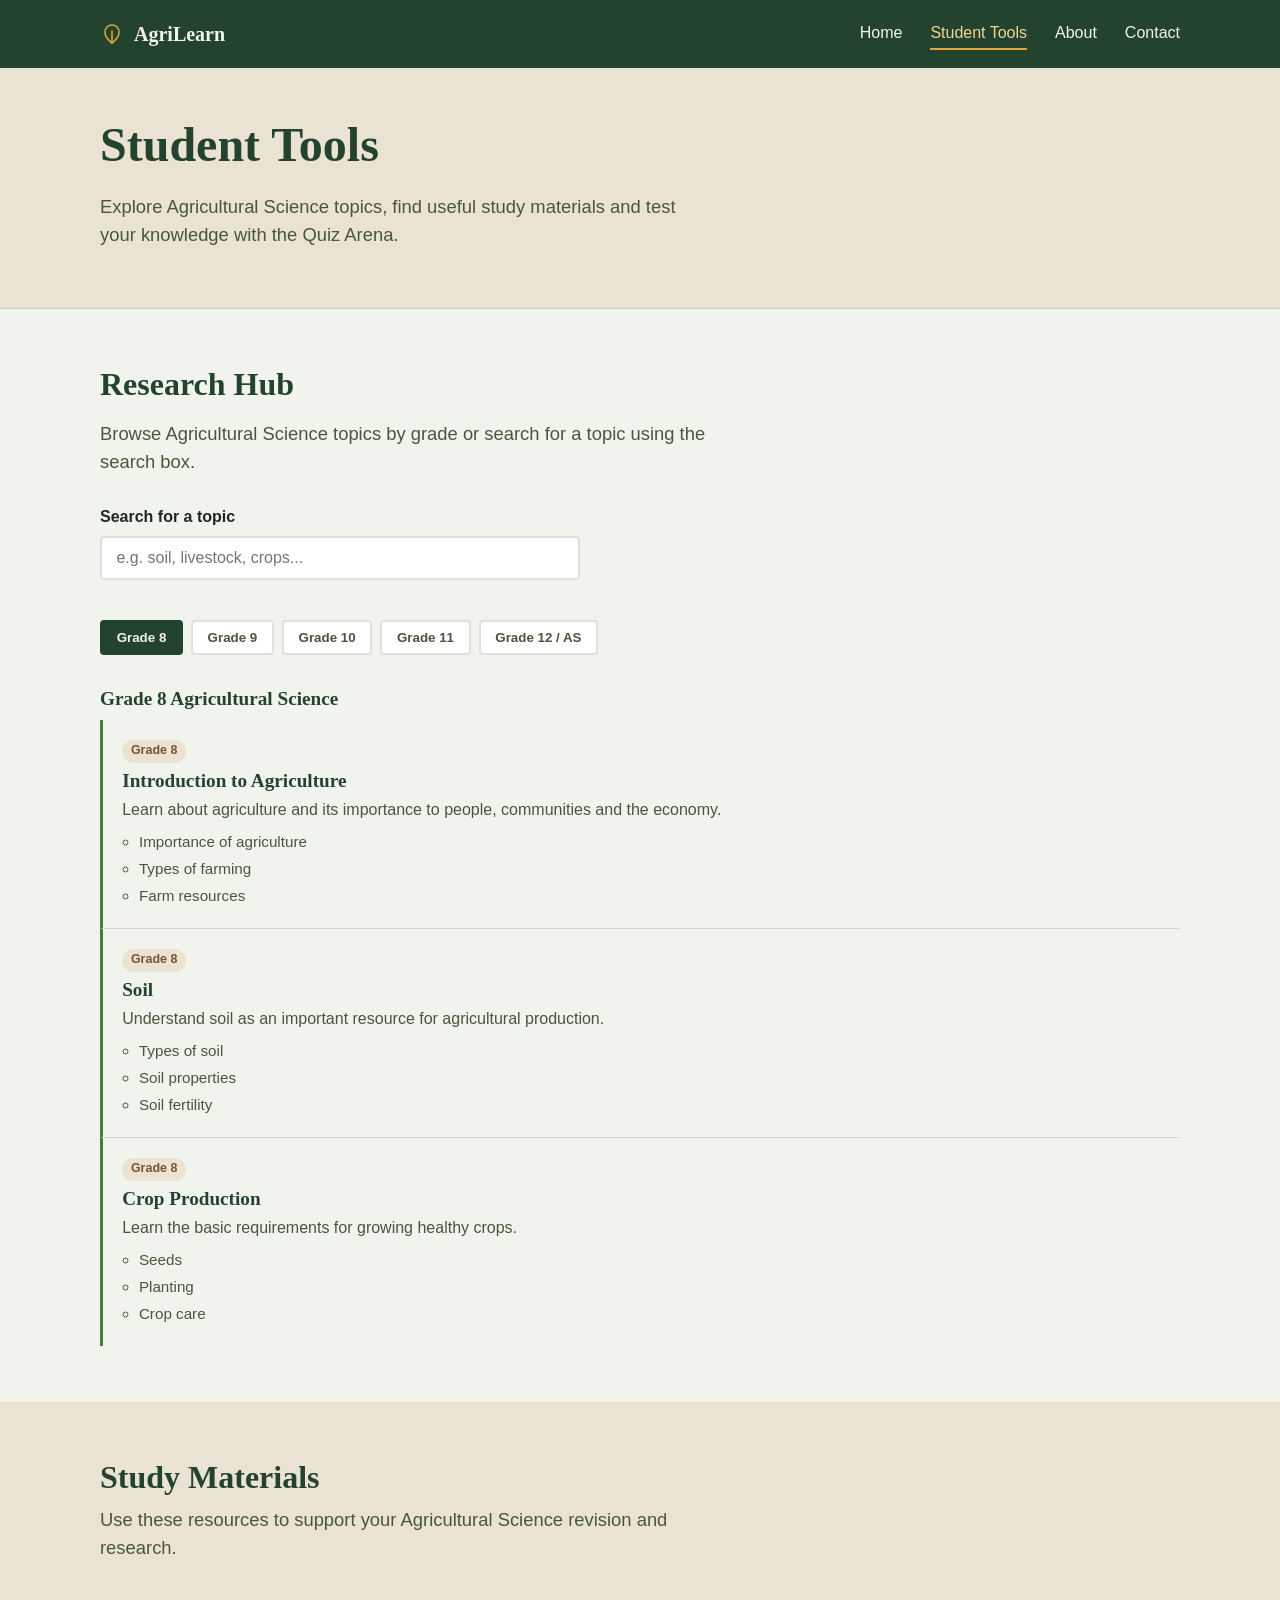
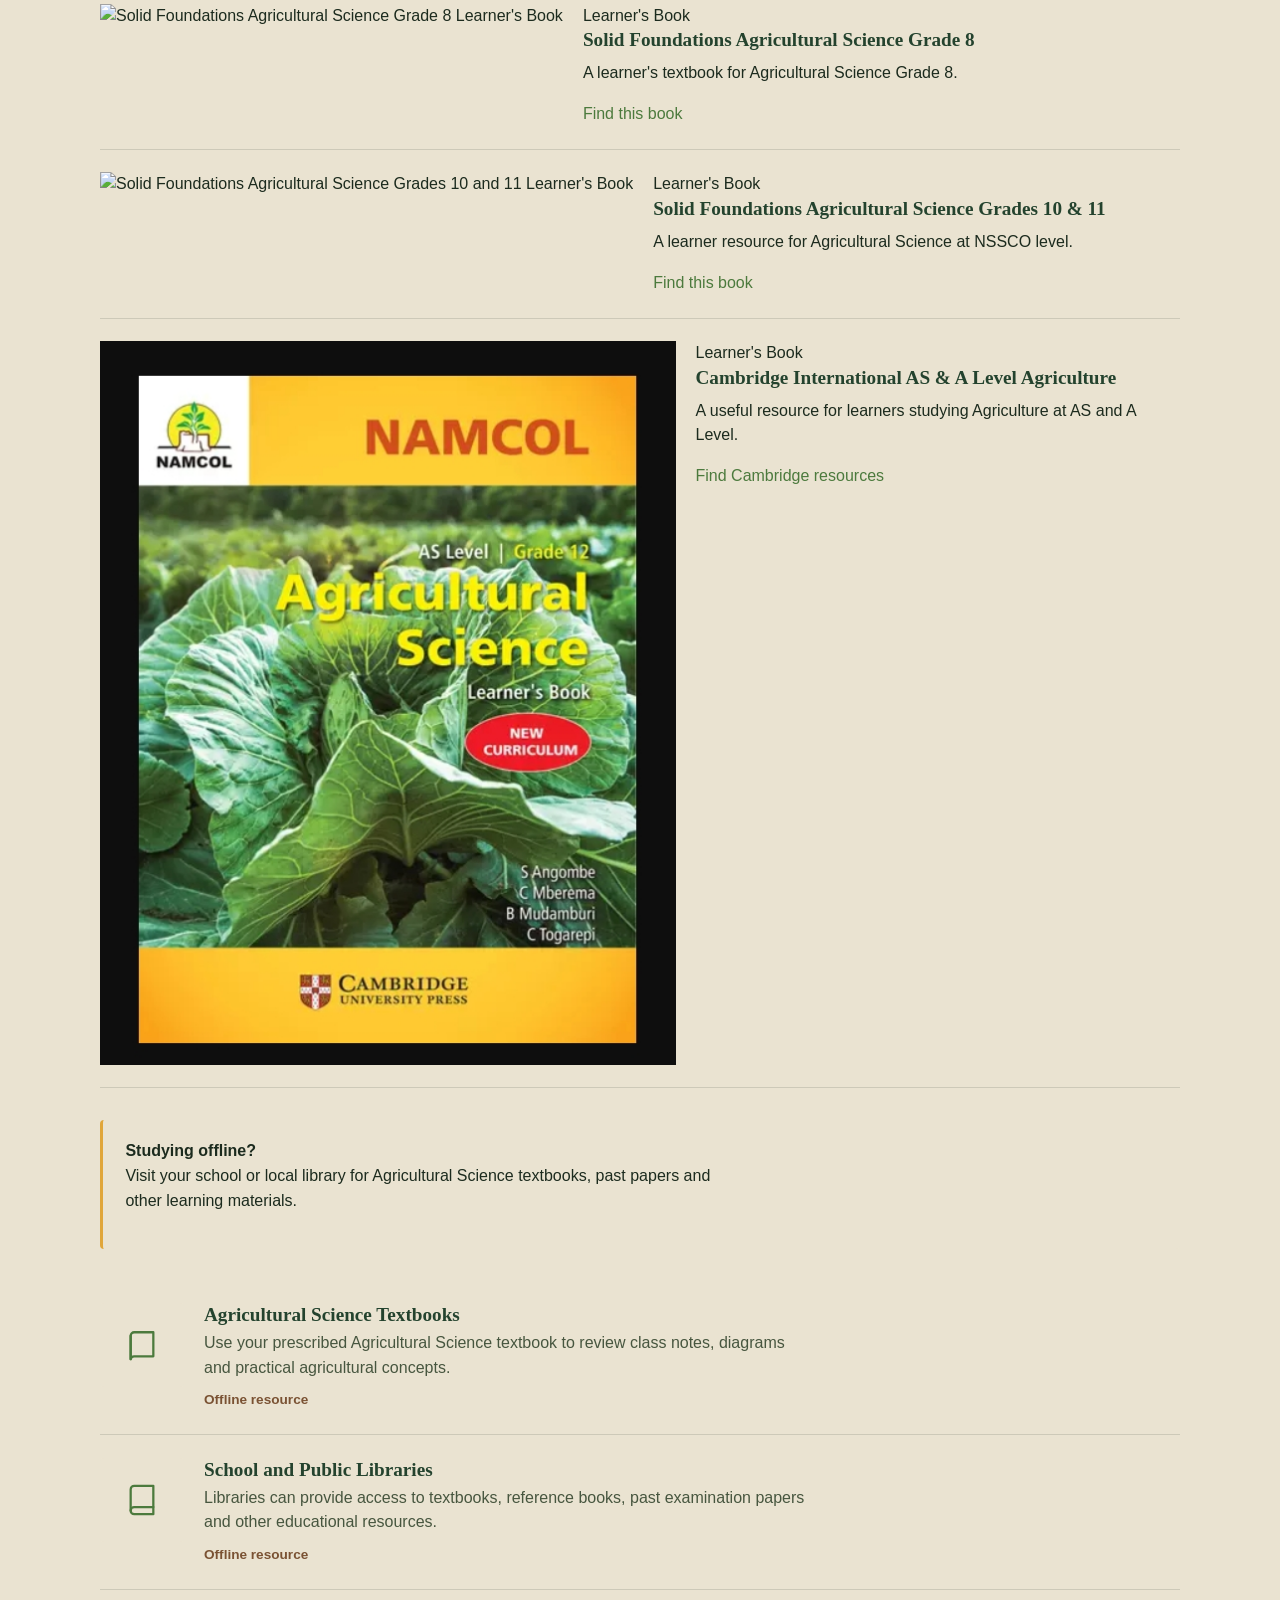
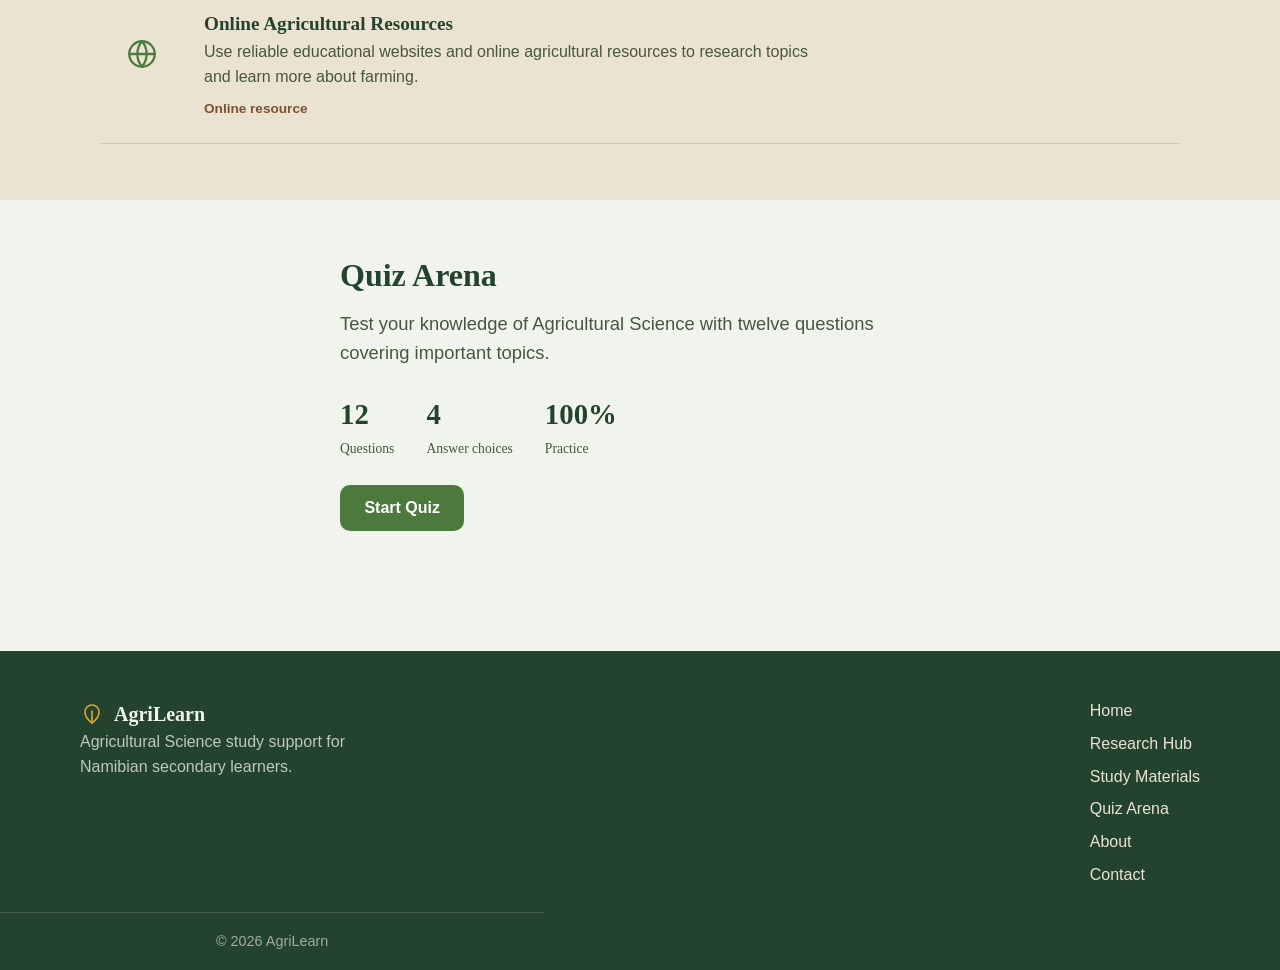
==== commit 53be07b6: "Update student-tools.html" ====
--- a/student-tools.html
+++ b/student-tools.html
@@ -679,9 +679,56 @@
             href="https://www.nph.com.na/books/solid-foundations-agricultural-science-grade-8-learners-book/1185"
             target="_blank"
             rel="noopener"
-            class="text-link"
-        >
+            class="text-link">
             Find this book
+        </a>
+    </div>
+</div>
+
+<div class="resource-card">
+    <div class="resource-image">
+        <img
+            src="images/solidfoundations 10-11-learnersbook.jpeg"
+            alt="Solid Foundations Agricultural Science Grades 10 and 11 Learner's Book"
+            onerror="handleImgError(this)" >
+    </div>
+
+    <div class="resource-content">
+        <span class="resource-type">Learner's Book</span>
+        <h3>Solid Foundations Agricultural Science Grades 10 &amp; 11</h3>
+        <p>
+            A learner resource for Agricultural Science at NSSCO level.
+        </p>
+        <a
+            href="https://www.nph.com.na/products/schools?subjects%5B%5D=Agricultural%20Science"
+            target="_blank"
+            rel="noopener"
+            class="text-link">
+            Find this book
+        </a>
+    </div>
+</div>
+
+<div class="resource-card">
+    <div class="resource-image">
+        <img
+            src="images/cambridge-as-level.jpeg"
+            alt="Cambridge International AS and A Level Agriculture Learner's Book"
+            onerror="handleImgError(this)" >
+    </div>
+
+    <div class="resource-content">
+        <span class="resource-type">Learner's Book</span>
+        <h3>Cambridge International AS &amp; A Level Agriculture</h3>
+        <p>
+            A useful resource for learners studying Agriculture at AS and A Level.
+        </p>
+        <a
+            href="https://www.cambridge.org/"
+            target="_blank"
+            rel="noopener"
+            class="text-link">
+            Find Cambridge resources
         </a>
     </div>
 </div>
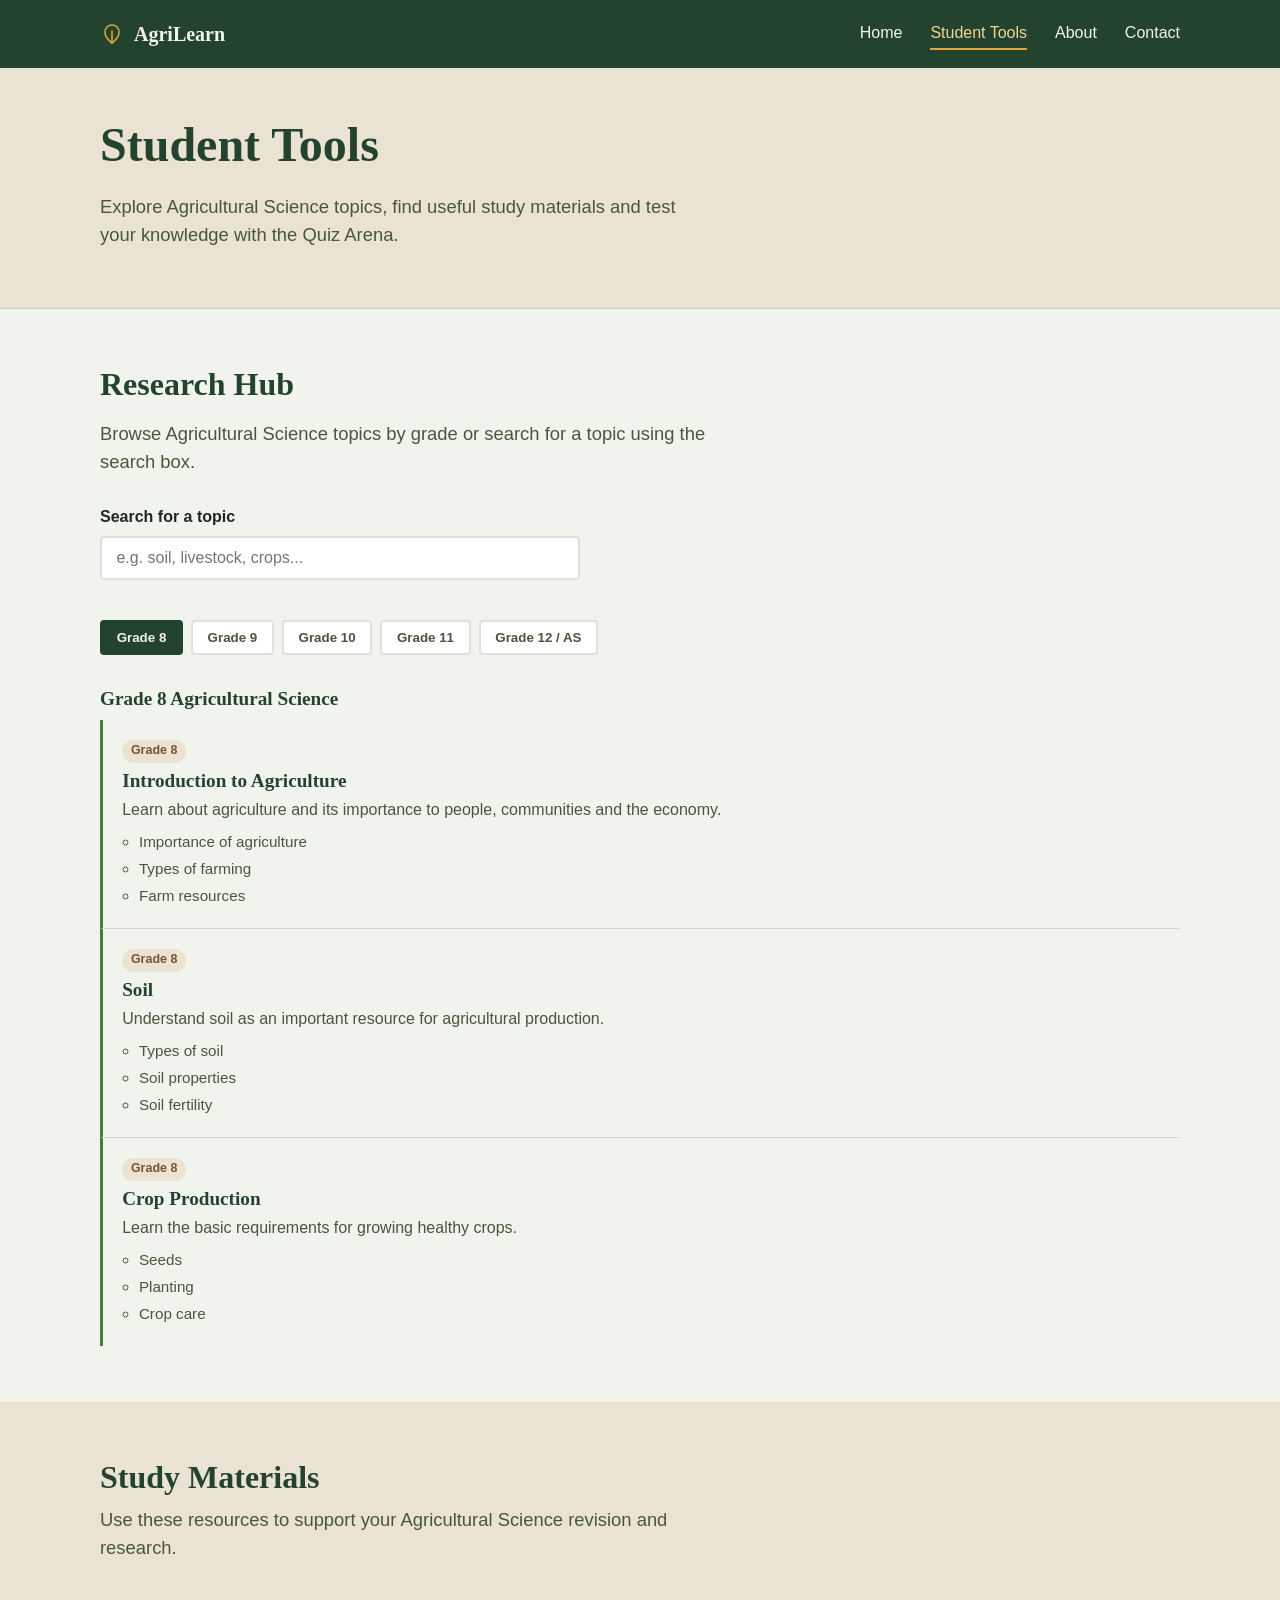
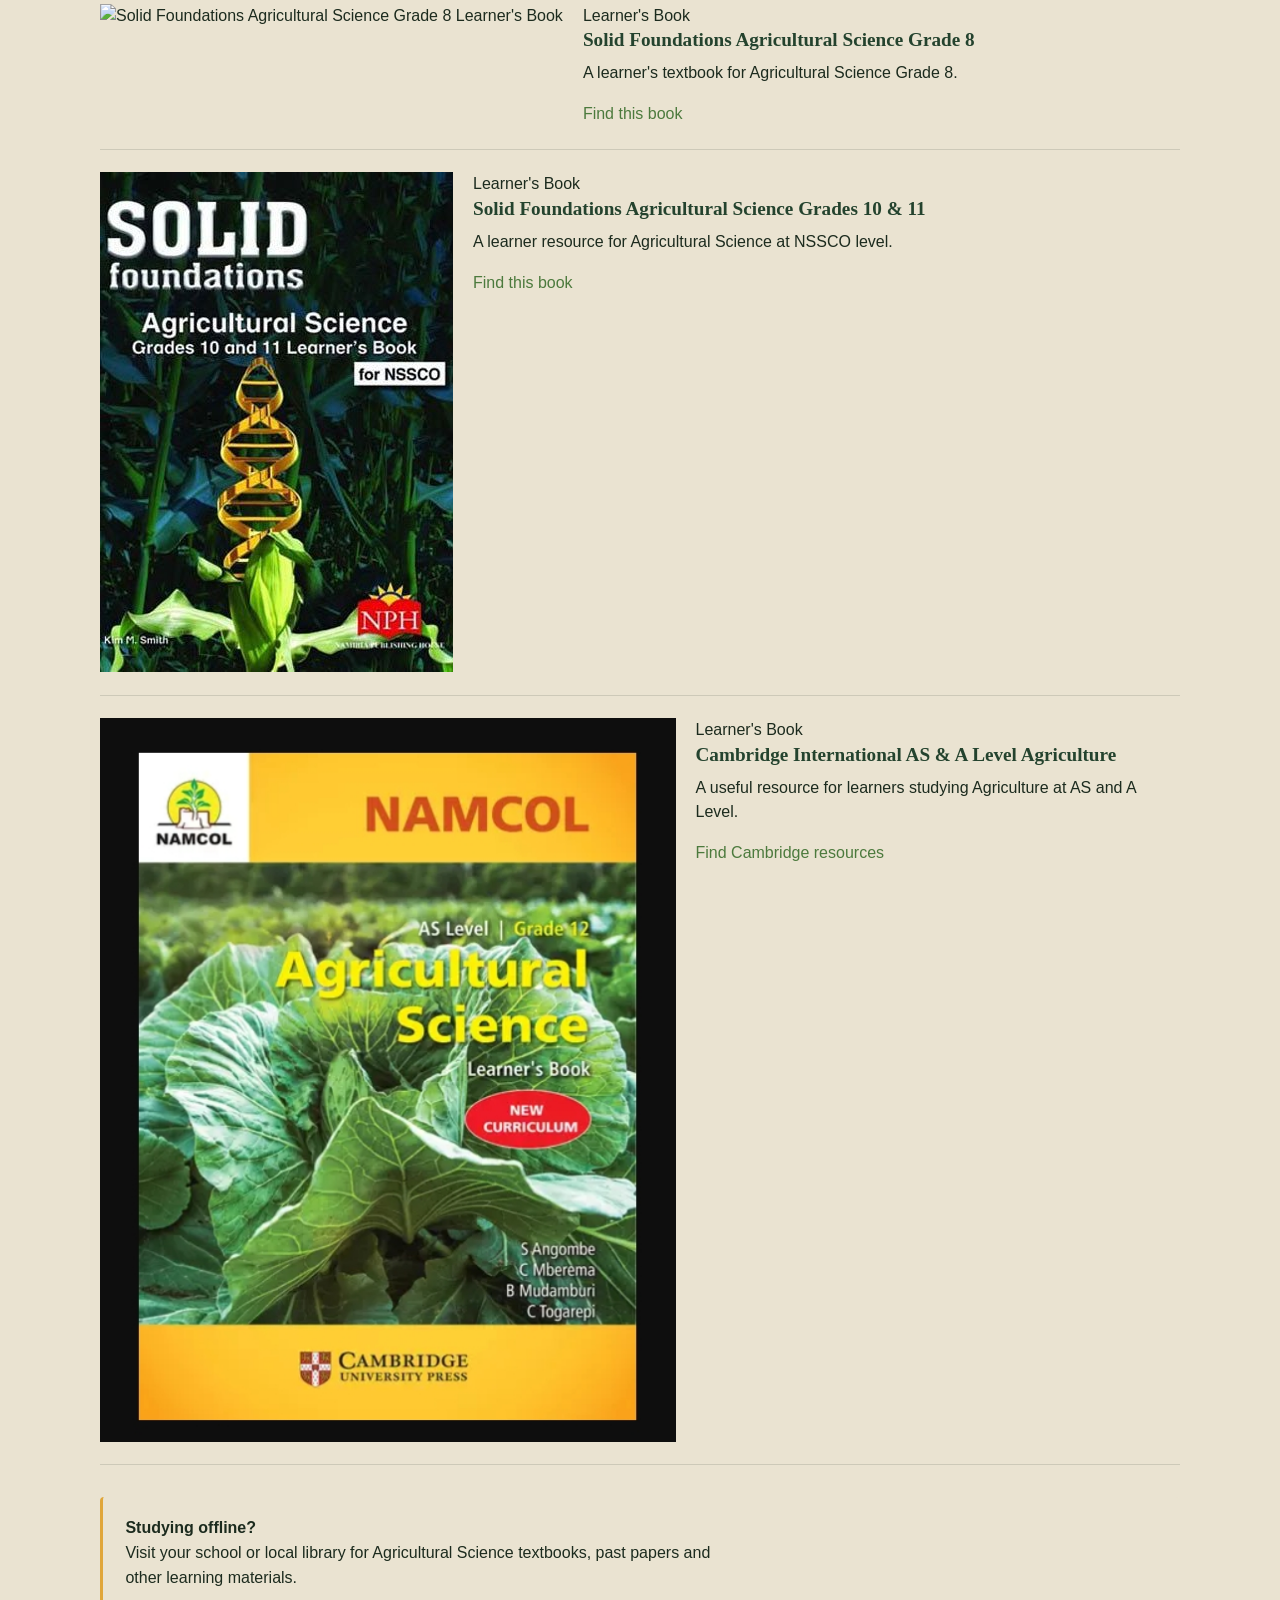
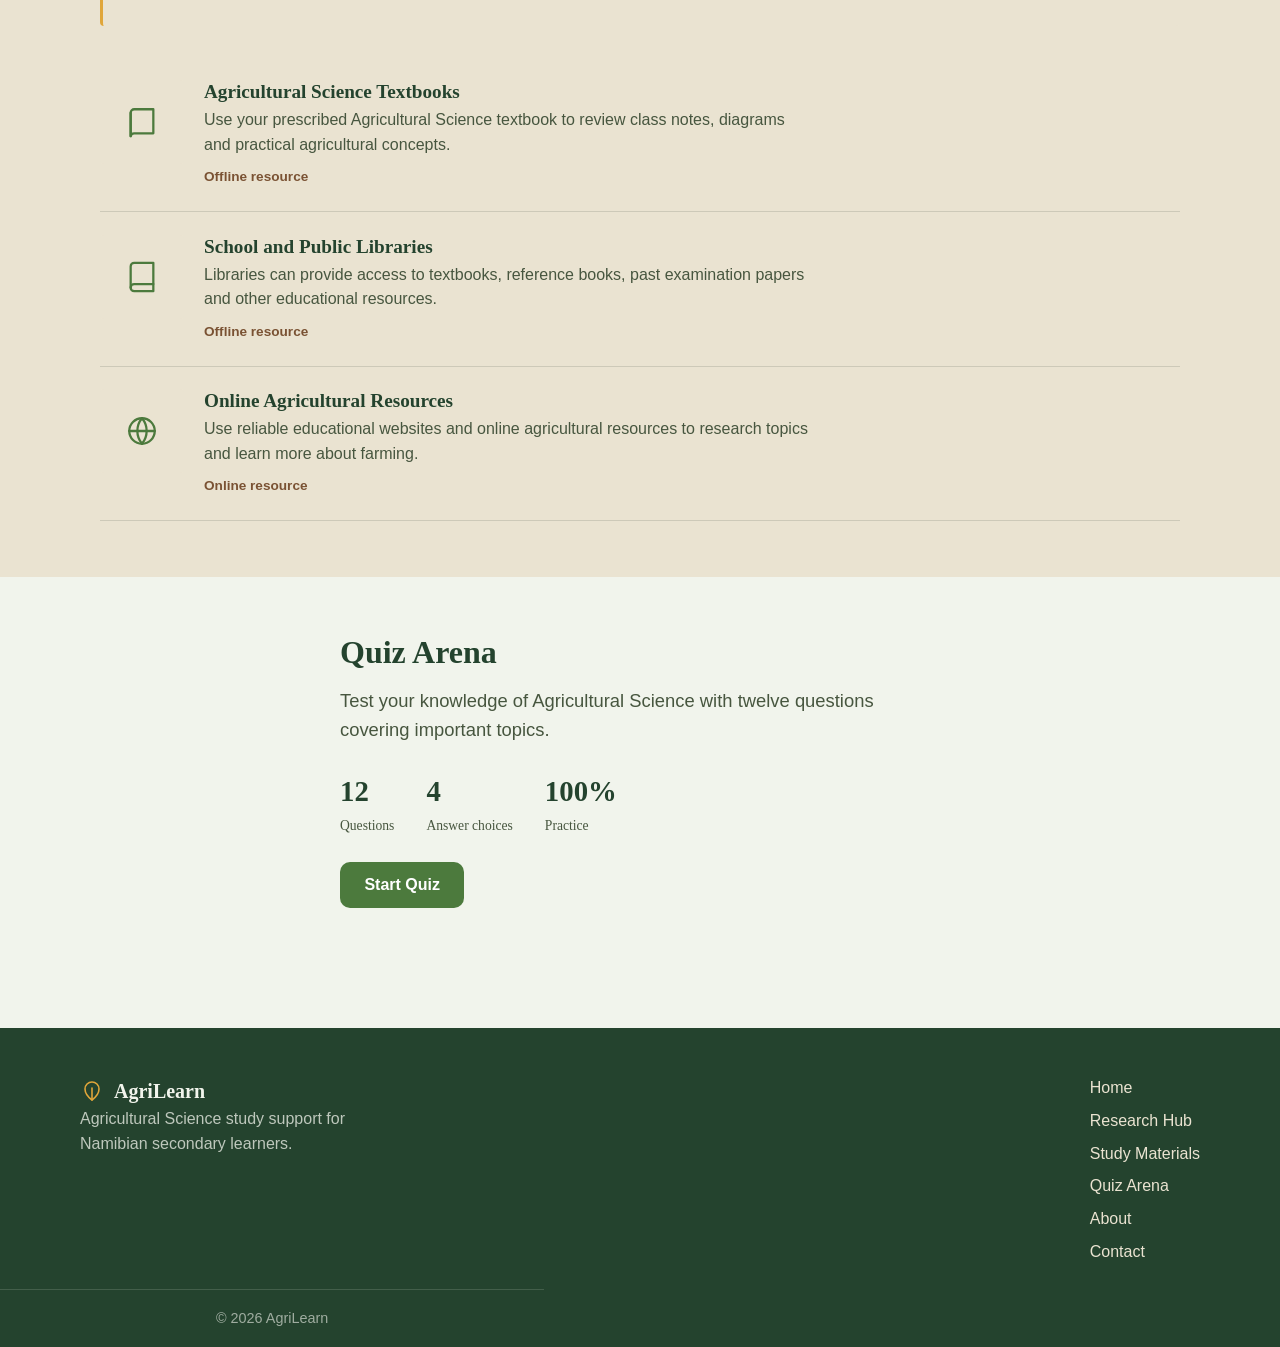
==== commit c96db5a0: "Update greeting from 'Hello' to 'Goodbye'" ====
--- a/student-tools.html
+++ b/student-tools.html
@@ -664,7 +664,7 @@
 <div class="resource-card">
     <div class="resource-image">
         <img
-            src="images/solid-foundations8-learners-book.jpeg"
+            src="images/solid-foundations8-learner'sbook.jpeg"
             alt="Solid Foundations Agricultural Science Grade 8 Learner's Book"
             onerror="handleImgError(this)" >
     </div>
@@ -688,7 +688,7 @@
 <div class="resource-card">
     <div class="resource-image">
         <img
-            src="images/solidfoundations 10-11-learnersbook.jpeg"
+            src="images/solidfoundations 10-11-learner'sbook.jpeg"
             alt="Solid Foundations Agricultural Science Grades 10 and 11 Learner's Book"
             onerror="handleImgError(this)" >
     </div>
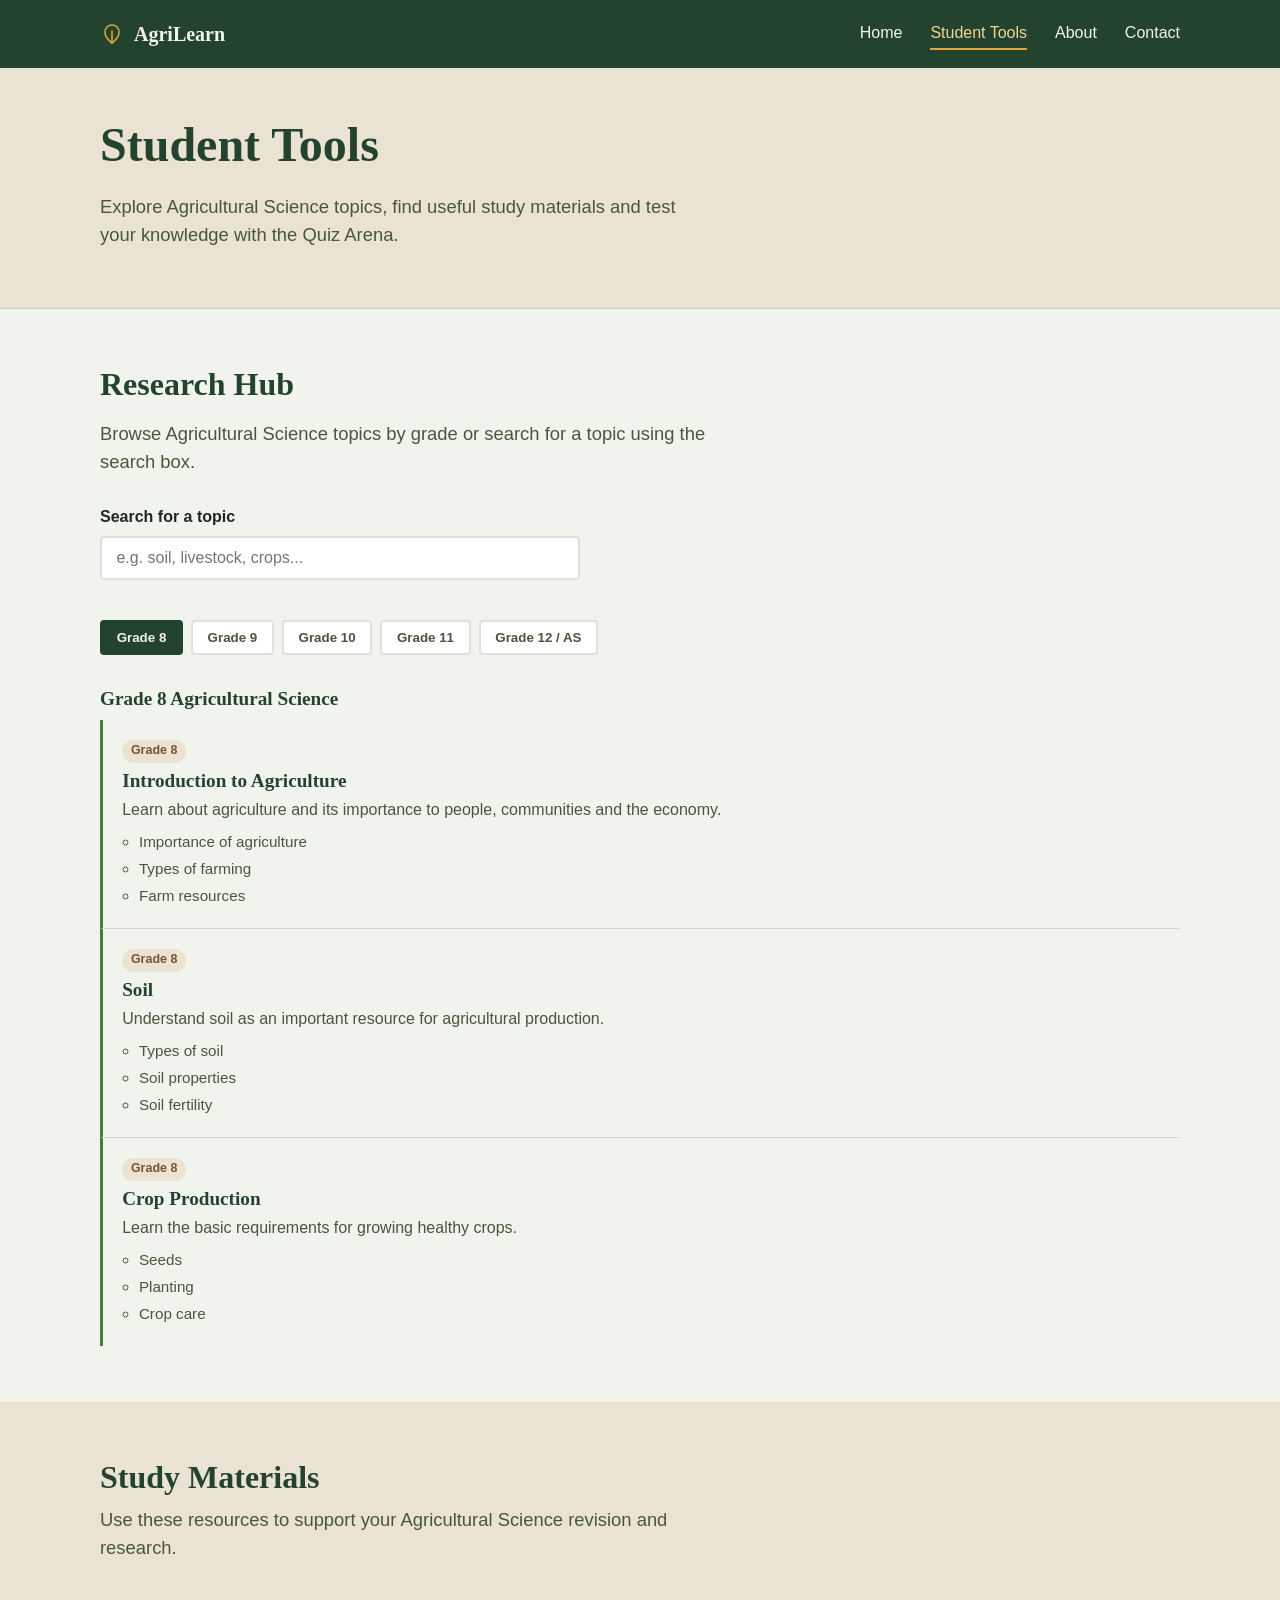
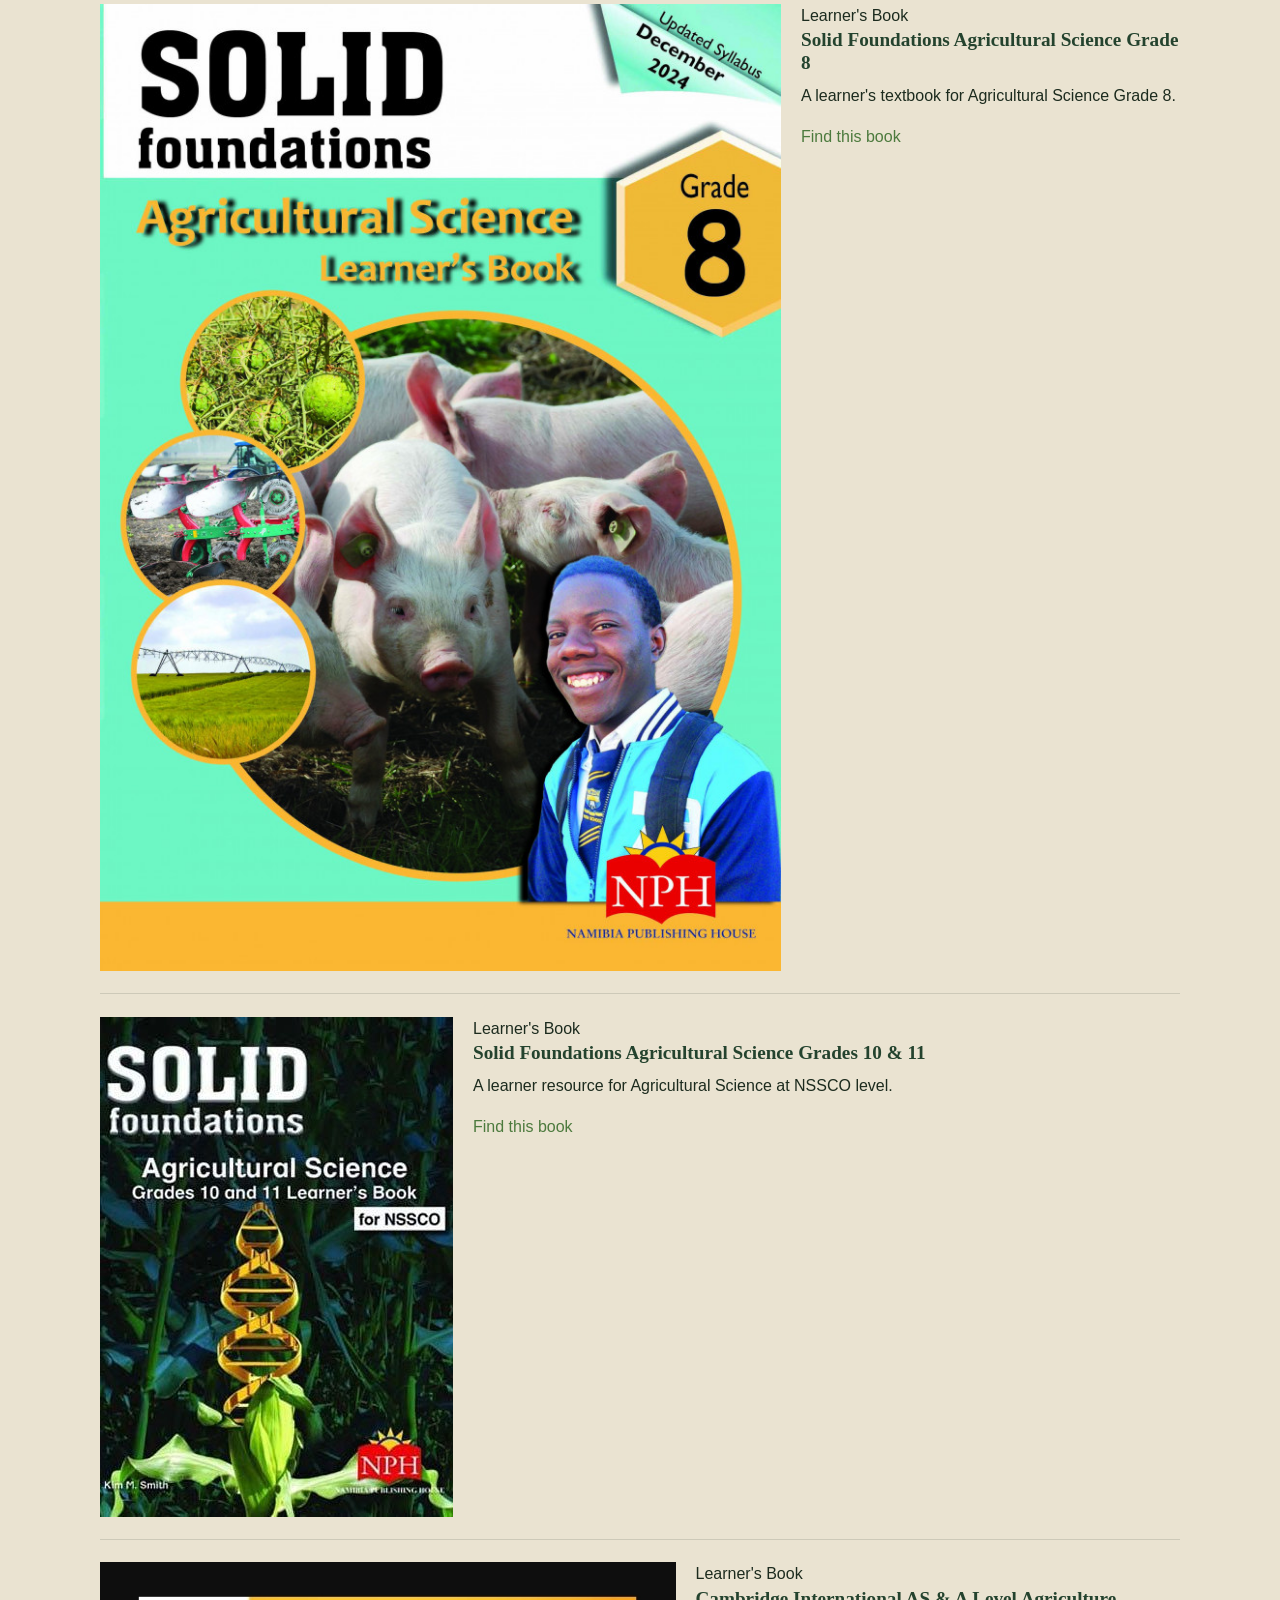
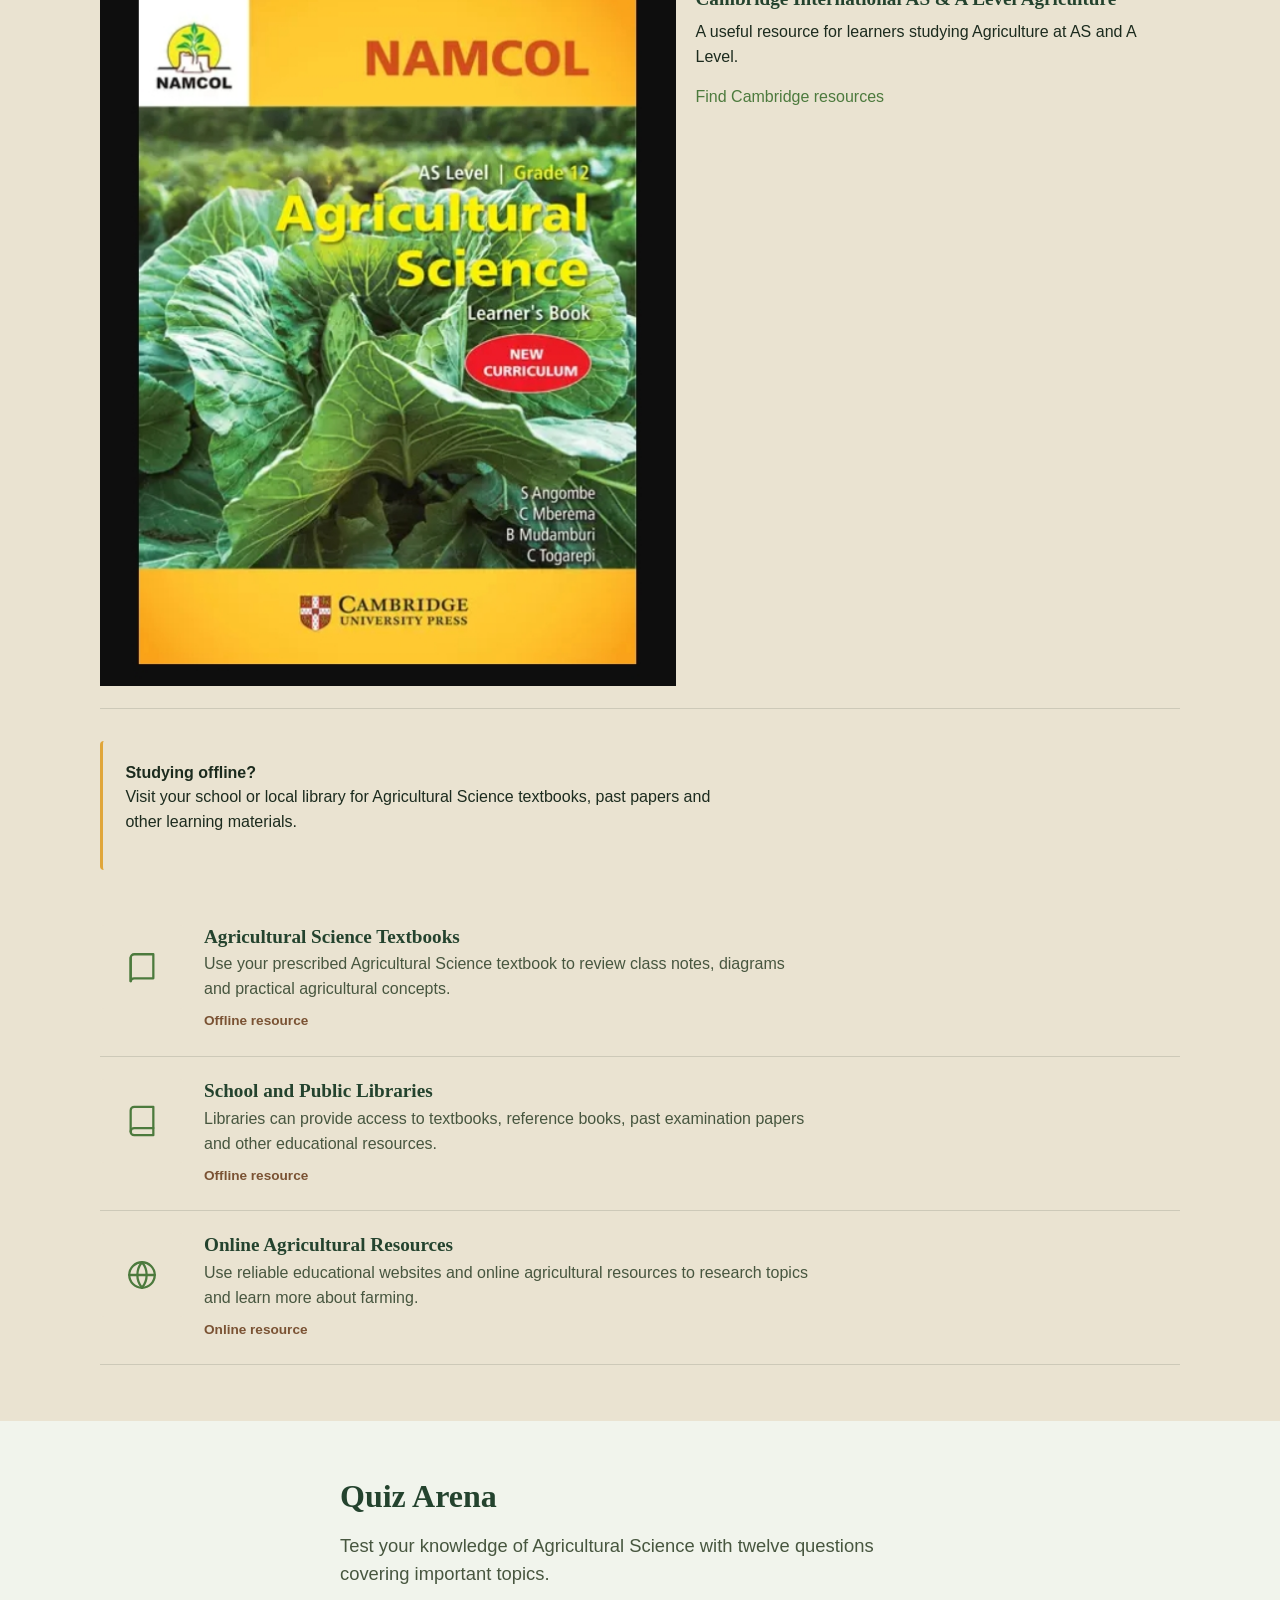
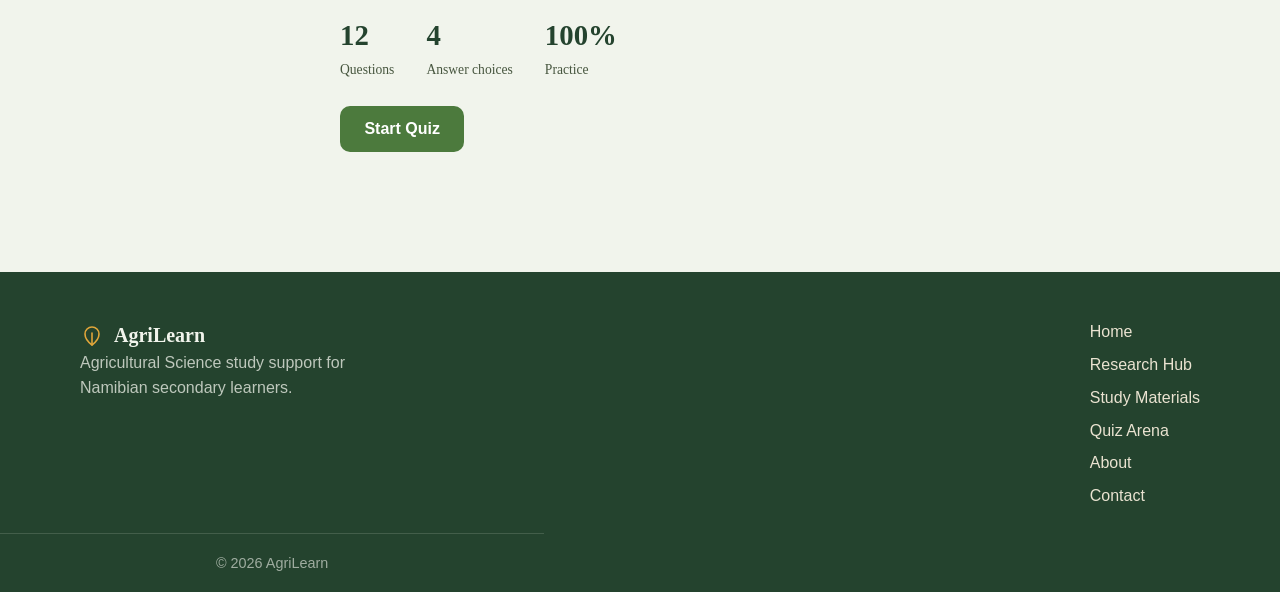
==== commit 4355bb44: "Update print statement from 'Hello' to 'Goodbye'" ====
--- a/student-tools.html
+++ b/student-tools.html
@@ -664,7 +664,7 @@
 <div class="resource-card">
     <div class="resource-image">
         <img
-            src="images/solid-foundations8-learner'sbook.jpeg"
+            src="images/solid-foundations8-learner's-book.jpeg"
             alt="Solid Foundations Agricultural Science Grade 8 Learner's Book"
             onerror="handleImgError(this)" >
     </div>
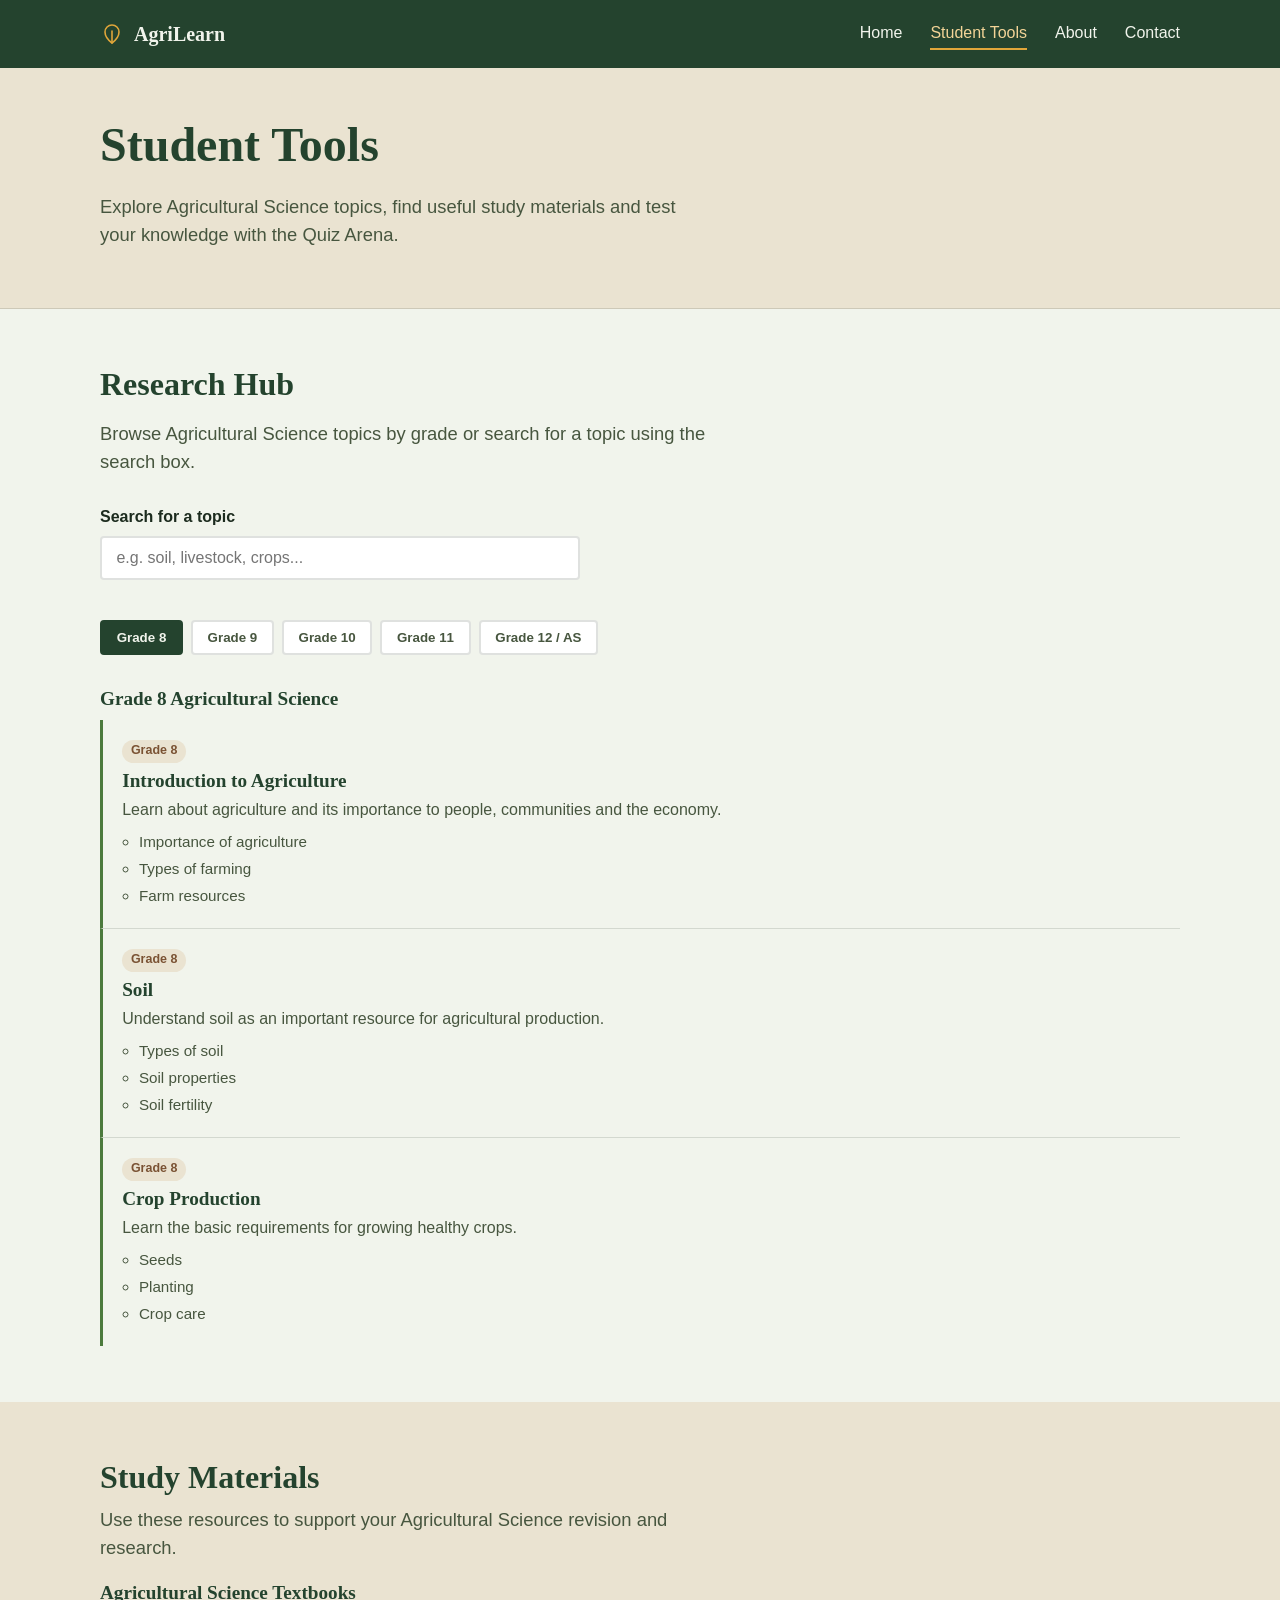
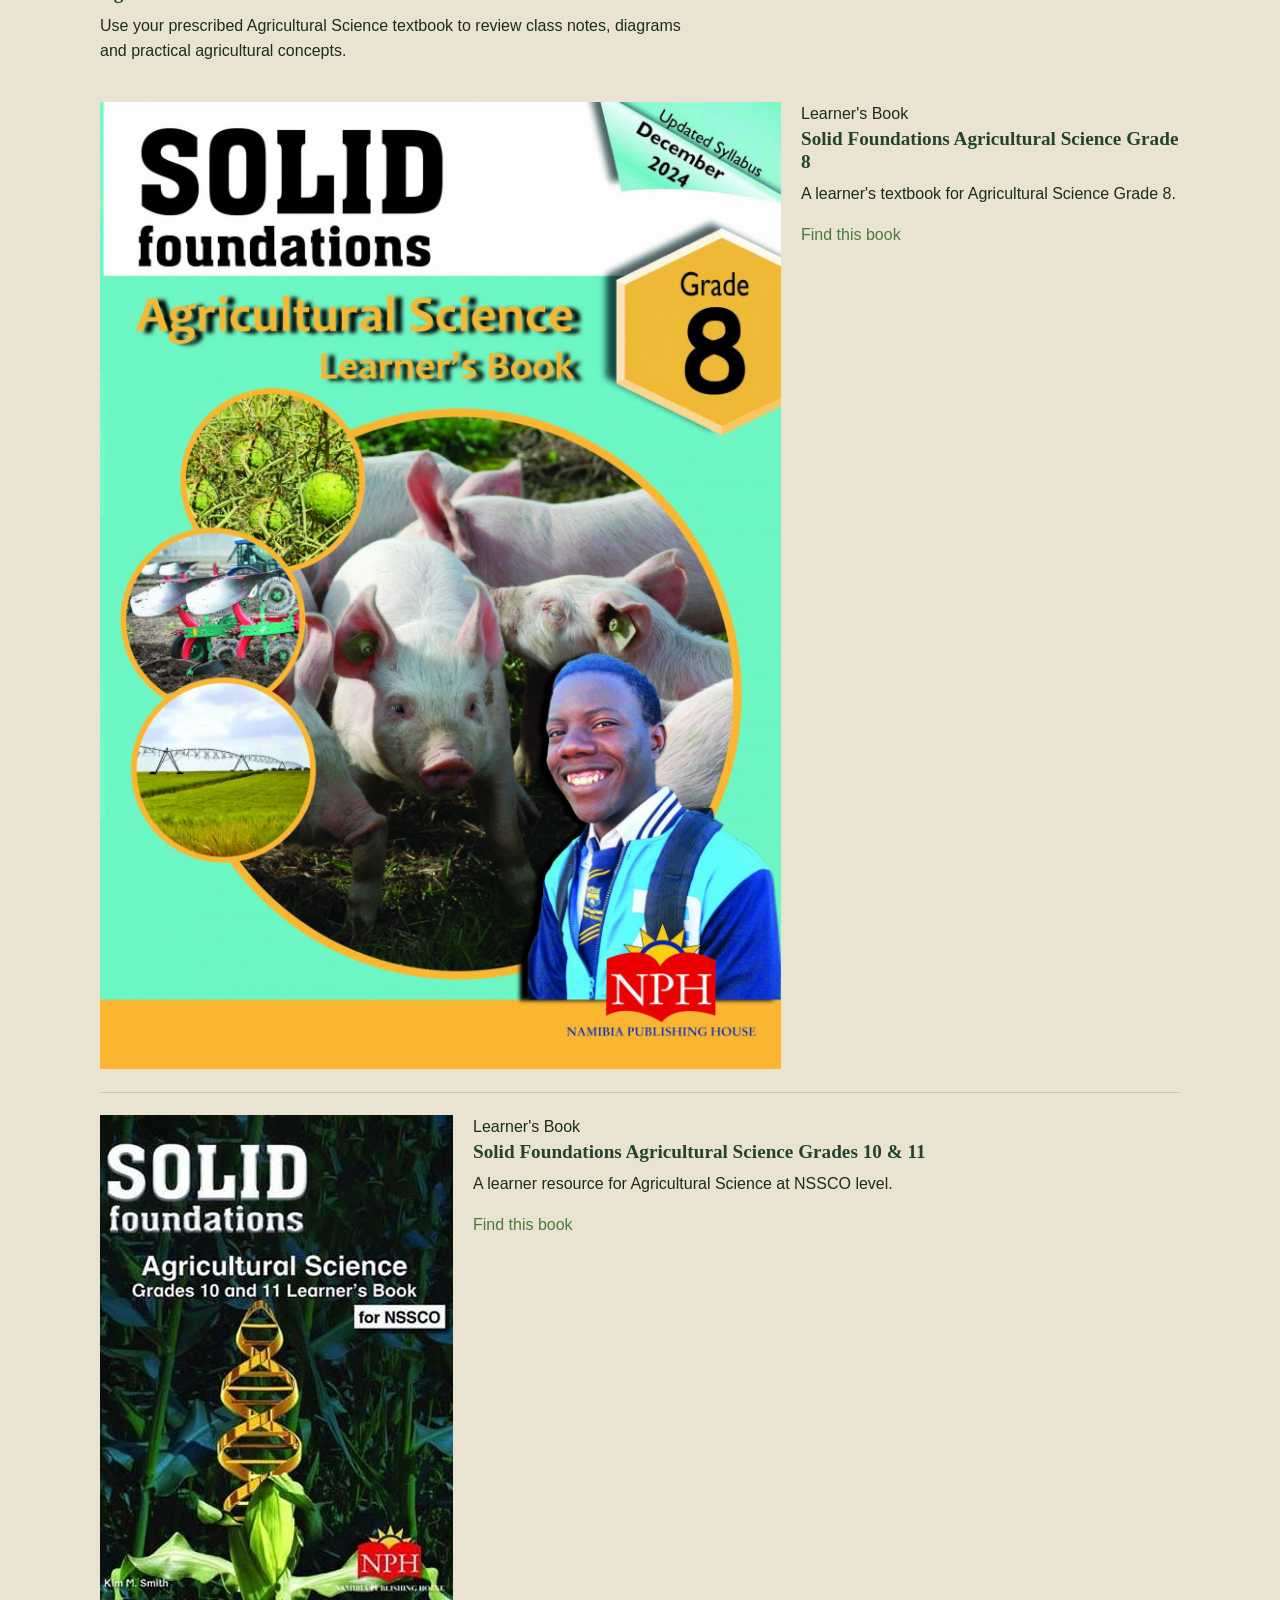
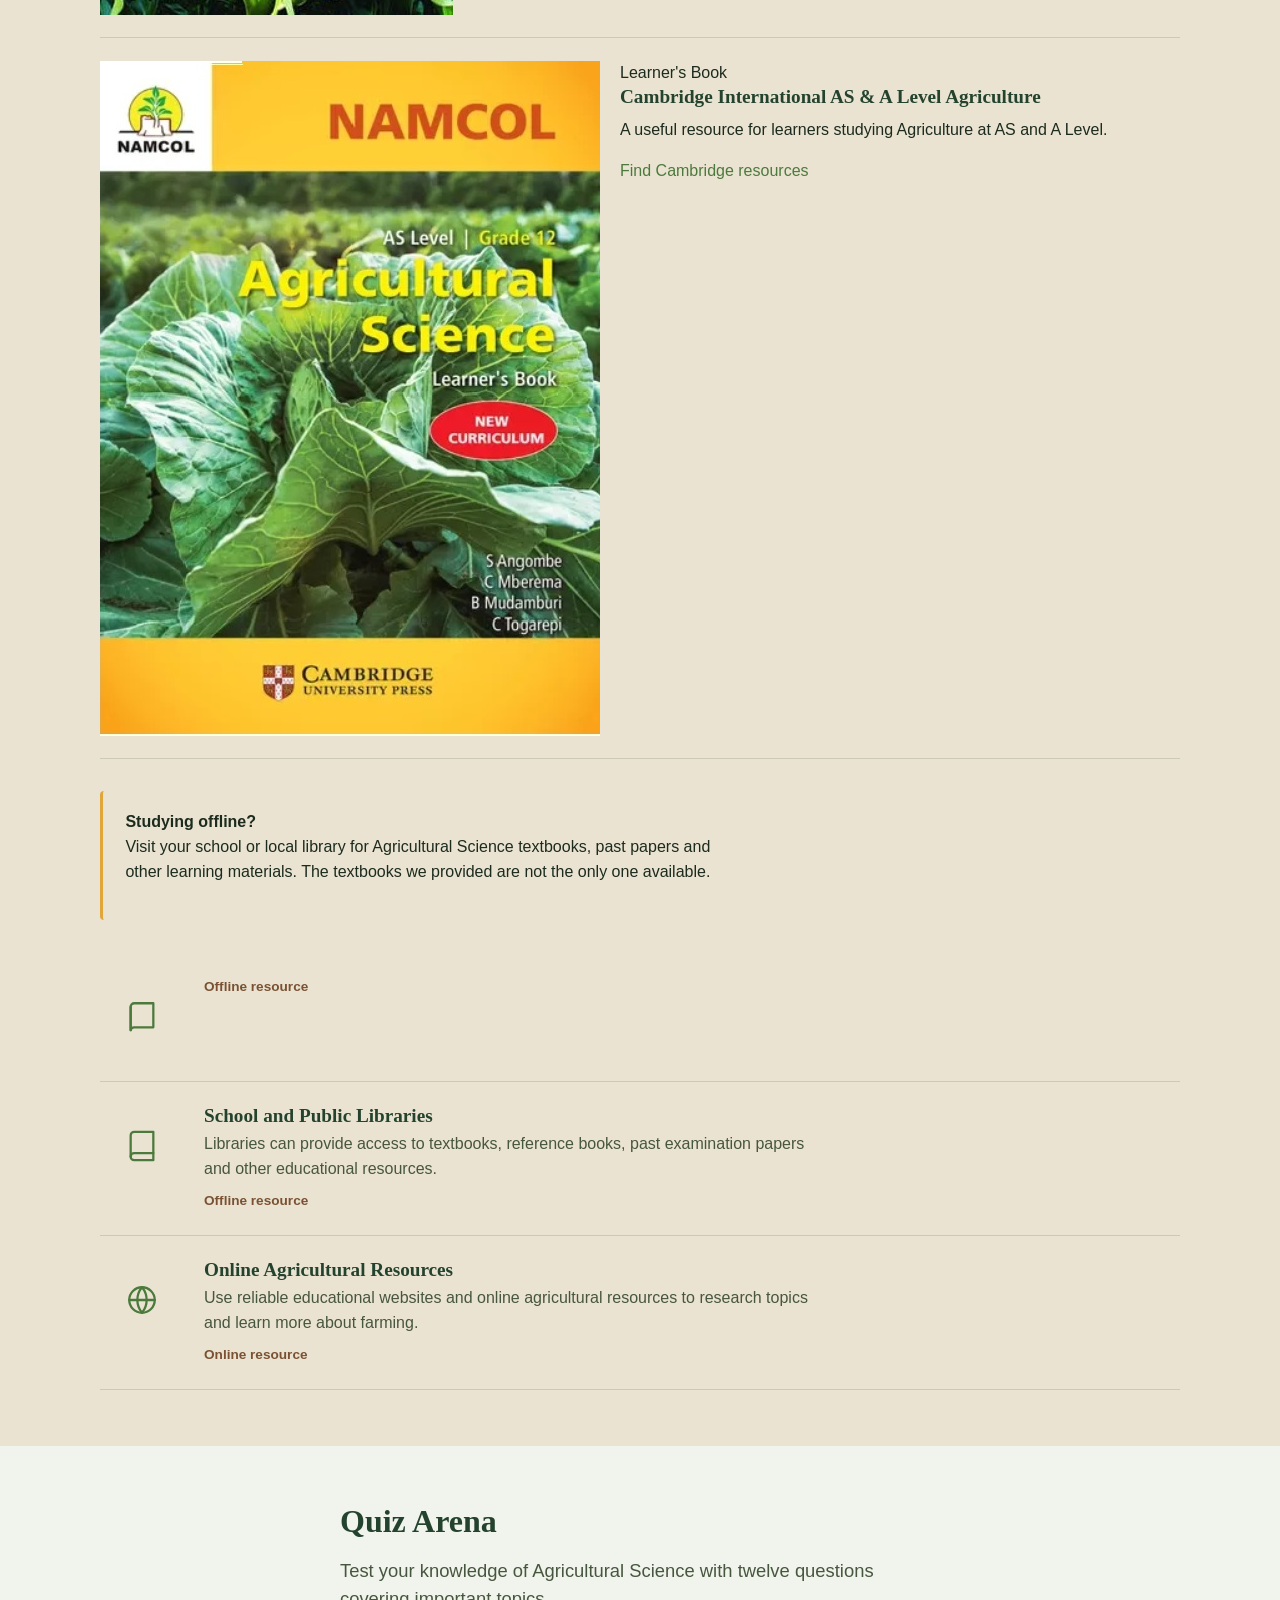
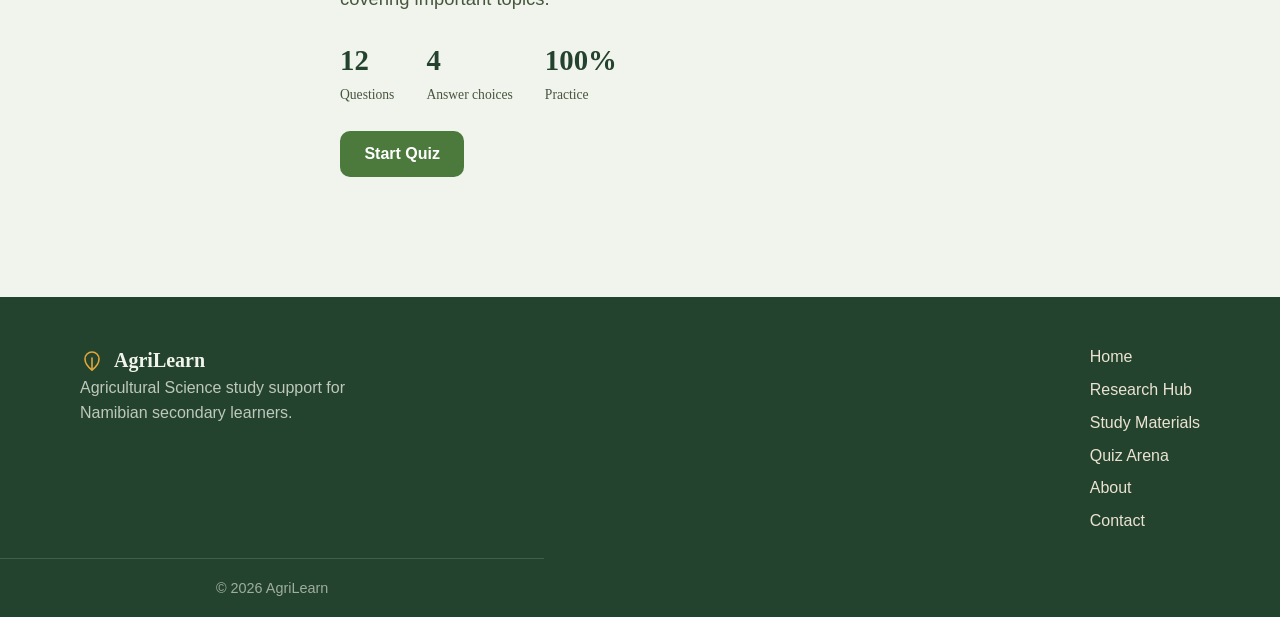
==== commit c9847619: "Update print statement to say 'Goodbye World'" ====
--- a/student-tools.html
+++ b/student-tools.html
@@ -661,6 +661,13 @@
 Science revision and research.
 </p>
 
+<h3>Agricultural Science Textbooks</h3>
+<p>
+Use your prescribed Agricultural Science textbook
+to review class notes, diagrams and practical
+agricultural concepts.
+</p>
+    
 <div class="resource-card">
     <div class="resource-image">
         <img
@@ -712,7 +719,7 @@
 <div class="resource-card">
     <div class="resource-image">
         <img
-            src="images/cambridge-as-level.jpeg"
+            src="images/cambridge-as-level.jpg"
             alt="Cambridge International AS and A Level Agriculture Learner's Book"
             onerror="handleImgError(this)" >
     </div>
@@ -740,19 +747,13 @@
 <p>
 Visit your school or local library for Agricultural
 Science textbooks, past papers and other learning
-materials.
-</p>
-
-</div>
-
-
+materials. The textbooks we provided are not the only one available.
+</p>
+</div>
 
 <ul class="resource-list">
-
-
 <li class="resource-card">
-
-
+    
 <div class="resource-icon">
 
 <svg viewBox="0 0 24 24"
@@ -770,16 +771,7 @@
 
 </div>
 
-
 <div class="resource-body">
-
-<h3>Agricultural Science Textbooks</h3>
-
-<p>
-Use your prescribed Agricultural Science textbook
-to review class notes, diagrams and practical
-agricultural concepts.
-</p>
 
 <span class="resource-meta">
 Offline resource
